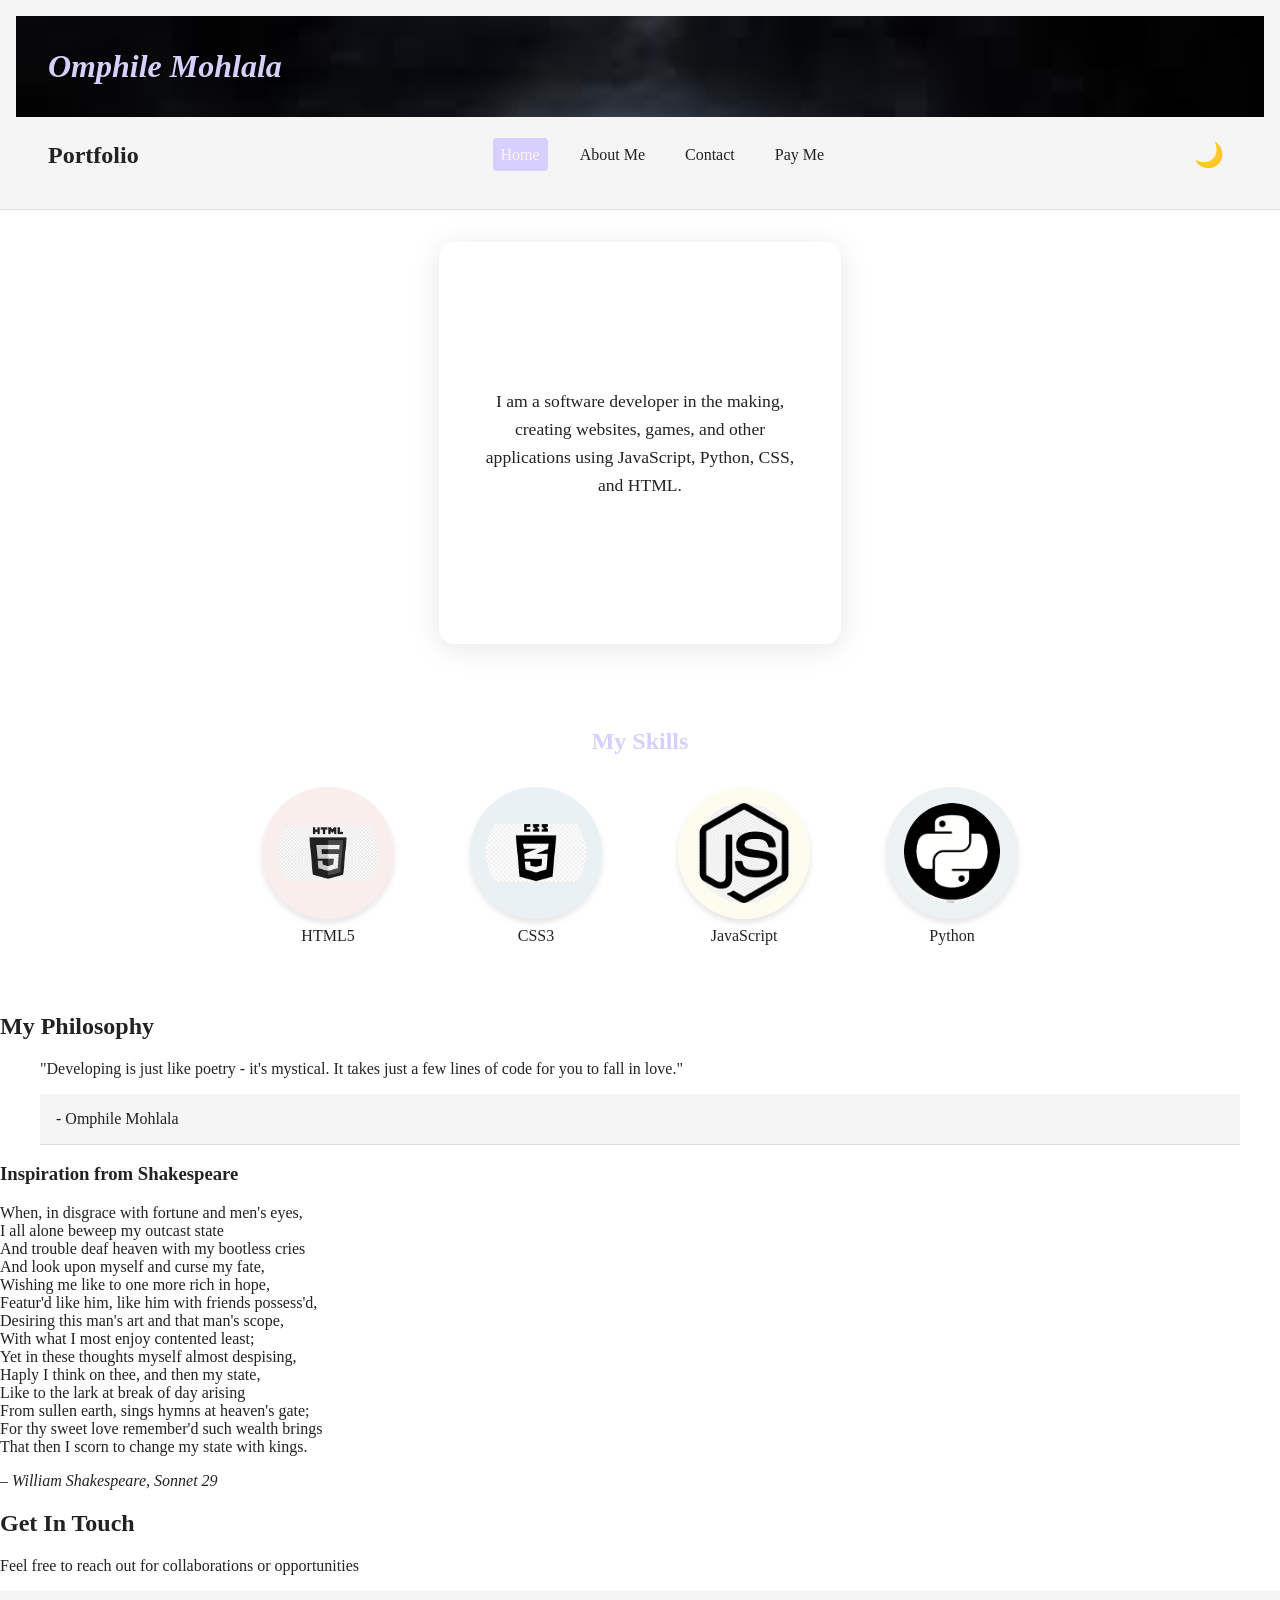
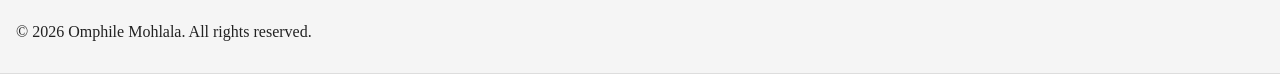
==== index.html @ 398cfcad "Made changes" ====
<!DOCTYPE html>
<html lang="en">
<head>
    <meta charset="UTF-8">
    <meta name="viewport" content="width=device-width, initial-scale=1.0">
    <meta name="description" content="Omphile Mohlala's professional profile - Software Developer">
    <link rel="icon" type="image/x-icon" href="omphile.JPG">
    <link rel="stylesheet" href="style.css">
    <title>Omphile Mohlala | Software Developer</title>
</head>
<body>
    <header>
        <h1 class="name">Omphile Mohlala</h1>
        <nav class="navbar">
            <div class="navbar-brand">Portfolio</div>
            <ul class="navbar-links">
                <li><a href="#home" class="nav-link active">Home</a></li>
                <li><a href="#about" class="nav-link">About Me</a></li>
                <li><a href="#contact" class="nav-link">Contact</a></li>
                <li><a href="payment.html" class="nav-link">Pay Me</a></li>
            </ul>
            <div class="navbar-controls">
                <button class="navbar-toggle" aria-label="Menu">☰</button>
                <button id="theme-toggle" aria-label="Toggle dark mode">
                    <span class="toggle-icon">🌙</span>
                </button>
            </div>
        </nav>
    </header>

    <main>
        <section id="home" class="hero">
            <div class="glass">
                <p>I am a software developer in the making, creating websites, games, and other applications using JavaScript, Python, CSS, and HTML.</p>
            </div>
        </section>

        <section id="skills" class="skills-section">
            <h2>My Skills</h2>
            <div class="skills-grid">
                <div class="skill">
                    <img src="HTML.png" alt="HTML logo" class="skill-logo">
                    <p>HTML5</p>
                </div>
                <div class="skill">
                    <img src="CSS.png" alt="CSS logo" class="skill-logo">
                    <p>CSS3</p>
                </div>
                <div class="skill">
                    <img src="javascript.png" alt="JavaScript logo" class="skill-logo">
                    <p>JavaScript</p>
                </div>
                <div class="skill">
                    <img src="python.png" alt="Python logo" class="skill-logo">
                    <p>Python</p>
                </div>
            </div>
        </section>

        <section id="about" class="about-section">
            <h2>My Philosophy</h2>
            <blockquote>
                <p>"Developing is just like poetry - it's mystical. It takes just a few lines of code for you to fall in love."</p>
                <footer>- Omphile Mohlala</footer>
            </blockquote>
            
            <article class="poem">
                <h3>Inspiration from Shakespeare</h3>
                <p class="poem-text">
                    When, in disgrace with fortune and men's eyes,<br>
                    I all alone beweep my outcast state<br>
                    And trouble deaf heaven with my bootless cries<br>
                    And look upon myself and curse my fate,<br>
                    Wishing me like to one more rich in hope,<br>
                    Featur'd like him, like him with friends possess'd,<br>
                    Desiring this man's art and that man's scope,<br>
                    With what I most enjoy contented least;<br>
                    Yet in these thoughts myself almost despising,<br>
                    Haply I think on thee, and then my state,<br>
                    Like to the lark at break of day arising<br>
                    From sullen earth, sings hymns at heaven's gate;<br>
                    For thy sweet love remember'd such wealth brings<br>
                    That then I scorn to change my state with kings.
                </p>
                <cite>– William Shakespeare, Sonnet 29</cite>
            </article>
        </section>

        <section id="contact" class="contact-section">
            <h2>Get In Touch</h2>
            <p>Feel free to reach out for collaborations or opportunities</p>
            <!-- Add contact form or details here -->
        </section>
    </main>

    <footer>
        <p>&copy; <span id="year"></span> Omphile Mohlala. All rights reserved.</p>
    </footer>

    <script src="script.js"></script>
    <script>
        // Simple current year script
        document.getElementById('year').textContent = new Date().getFullYear();
        
        // Mobile menu toggle functionality
        document.querySelector('.navbar-toggle').addEventListener('click', function() {
            document.querySelector('.navbar-links').classList.toggle('active');
        });
    </script>
</body>
</html>
---- style.css ----
:root {
  --bg-primary: #ffffff;
  --bg-secondary: #f5f5f5;
  --text-primary: #222222;
  --text-secondary: #fff2f2;
  --accent-color: #d7cffe;
  --border-color: #dddddd;
  --hover-color: #fff8f8;
}

/* Dark theme variables */
[data-theme="dark"] {
  --bg-primary: #1a1a1a;
  --bg-secondary: #2d2d2d;
  --text-primary: #f0f0f0;
  --text-secondary: #ffffff;
  --accent-color: #6a6d78;
  --border-color: #444444;
  --hover-color: #333333;
}

body {
  background-color: var(--bg-primary);
  color: var(--text-primary);
  transition: background-color 0.3s ease, color 0.3s ease;
  margin: 0;
  min-height: 100vh;
}

header, footer {
  background-color: var(--bg-secondary);
  padding: 1rem;
  border-bottom: 1px solid var(--border-color);
}

.primary-btn {
  background-color: var(--accent-color);
  color: var(--text-primary);
  border: none;
  padding: 0.5rem 1rem;
  border-radius: 4px;
  cursor: pointer;
  transition: background-color 0.3s;
}

.primary-btn:hover {
  background-color: var(--hover-color);
}

#theme-toggle {
  background: none;
  border: none;
  font-size: 1.5rem;
  cursor: pointer;
  padding: 0.5rem;
  color: var(--text-primary);
}

/* Navbar Styles */
.navbar {
  display: flex;
  justify-content: space-between;
  align-items: center;
  padding: 1rem 2rem;
  background-color: var(--bg-secondary);
  color: var(--text-primary);
}

.navbar-brand {
  font-size: 1.5rem;
  font-weight: bold;
  color: inherit;
}

.navbar-links {
  display: flex;
  gap: 1.5rem;
  list-style: none;
  margin: 0;
  padding: 0;
}

.nav-link {
  color: var(--text-primary);
  text-decoration: none;
  padding: 0.5rem;
  border-radius: 4px;
  transition: background-color 0.3s;
}

.nav-link.active {
  background-color: var(--accent-color);
  color: var(--text-secondary);
}

.nav-link:hover {
  background-color: var(--hover-color);
}

/* Mobile Toggle Button */
.navbar-toggle {
  display: none;
  background: none;
  border: none;
  color: var(--text-primary);
  font-size: 1.5rem;
  cursor: pointer;
  padding: 0.5rem;
}

/* Responsive Design */
@media (max-width: 768px) {
  .navbar {
      flex-direction: column;
      align-items: flex-start;
  }

  .navbar-links {
      display: none;
      flex-direction: column;
      width: 100%;
      margin-top: 1rem;
  }

  .navbar-links.active {
      display: flex;
  }

  .navbar-toggle {
      display: block;
      position: absolute;
      right: 1rem;
      top: 1rem;
  }
}

h1 {
  background-image: url(omphile.image.jpg);
  background-size: cover;
  background-position: center;
  background-repeat: no-repeat;
  color: var(--text-secondary);
  padding: 2rem;
  text-shadow: 1px 1px 3px rgba(0,0,0,0.8);
  margin: 0;
}

.name {
  color: var(--accent-color);
  font-style: italic;
  font-weight: 600;
}

.image-container {
  width: 100%;
  height: auto;
  overflow: hidden;
  border-radius: 8px;
}

.glass {
  border: 1px solid rgba(255, 255, 255, 0.2);
  border-radius: 16px;
  background: rgba(255, 255, 255, 0.1);
  box-shadow: 0 4px 30px rgba(0, 0, 0, 0.1);
  backdrop-filter: blur(5px);
  width: 20rem;
  height: 20rem;
  padding: 2.5rem;
  margin: 1rem;
}
/* Skills Section Styling */
.skills-section {
  padding: 2rem;
  text-align: center;
}

.skills-section h2 {
  color: var(--accent-color);
  margin-bottom: 2rem;
}

.skills-grid {
  display: grid;
  grid-template-columns: repeat(auto-fit, minmax(150px, 1fr));
  gap: 2rem;
  max-width: 800px;
  margin: 0 auto;
}

.skill {
  display: flex;
  flex-direction: column;
  align-items: center;
  transition: transform 0.3s ease;
}

.skill-logo {
  width: 100px;
  height: 100px;
  object-fit: contain;
  transition: all 0.3s ease;
  filter: grayscale(30%);
  padding: 1rem;
  background-color: rgba(255, 255, 255, 0.1);
  border-radius: 50%;
  box-shadow: 0 4px 6px rgba(0, 0, 0, 0.1);
}

.skill p {
  margin-top: 0.5rem;
  font-weight: 500;
  color: var(--text-primary);
}

/* Image Hover Effects */
.skill:hover {
  transform: translateY(-5px);
}

.skill:hover .skill-logo {
  filter: grayscale(0%);
  transform: scale(1.1);
  box-shadow: 0 8px 15px rgba(0, 0, 0, 0.2);
}

/* Specific logo styling */
.skill:nth-child(1) .skill-logo {
  background-color: rgba(228, 77, 38, 0.1); /* HTML orange */
}

.skill:nth-child(2) .skill-logo {
  background-color: rgba(21, 114, 182, 0.1); /* CSS blue */
}

.skill:nth-child(3) .skill-logo {
  background-color: rgba(247, 223, 30, 0.1); /* JS yellow */
}

.skill:nth-child(4) .skill-logo {
  background-color: rgba(53, 114, 165, 0.1); /* Python blue */
}

/* Glass container adjustments */
.glass {
  display: flex;
  align-items: center;
  justify-content: center;
  margin: 2rem auto;
  text-align: center;
  font-size: 1.1rem;
  line-height: 1.6;
  color: var(--text-primary);
}

/* Responsive adjustments */
@media (max-width: 600px) {
  .skills-grid {
      grid-template-columns: repeat(2, 1fr);
  }
  
  .glass {
      width: 90%;
      height: auto;
      padding: 1.5rem;
  }
}
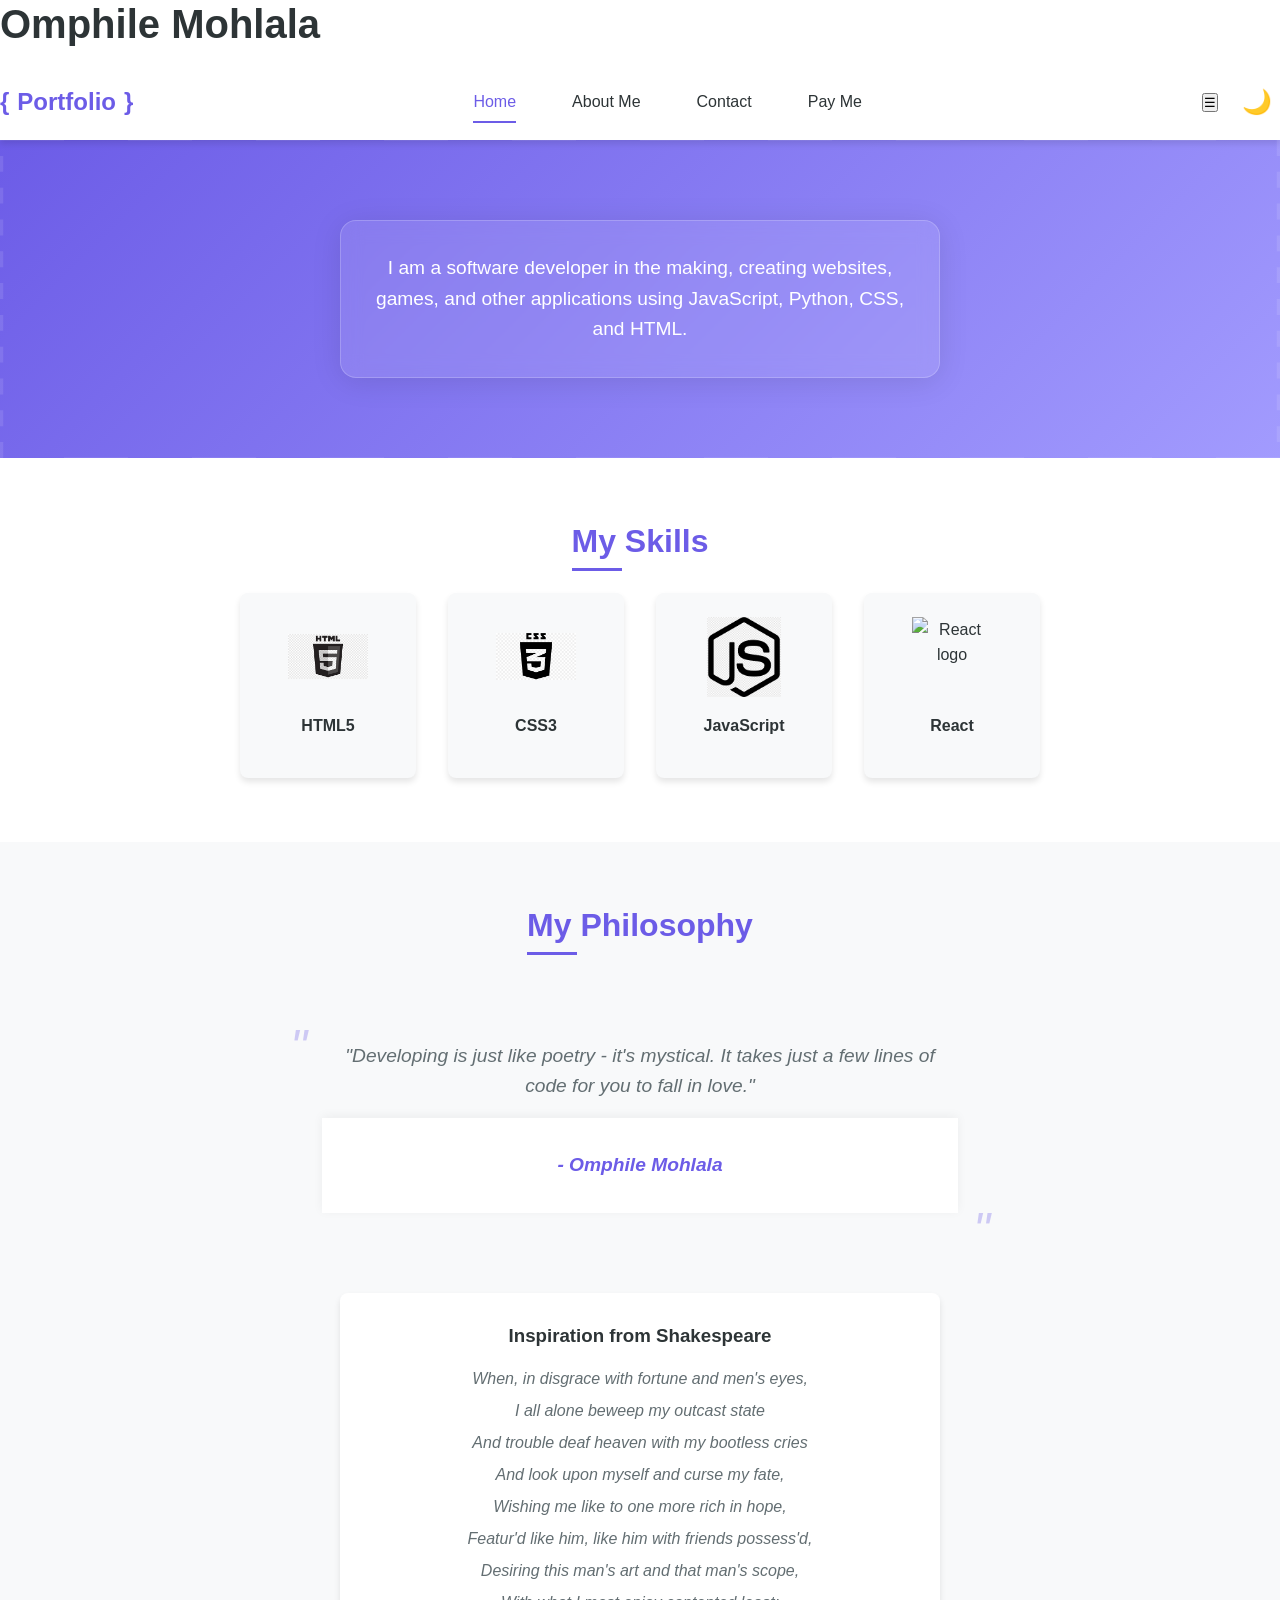
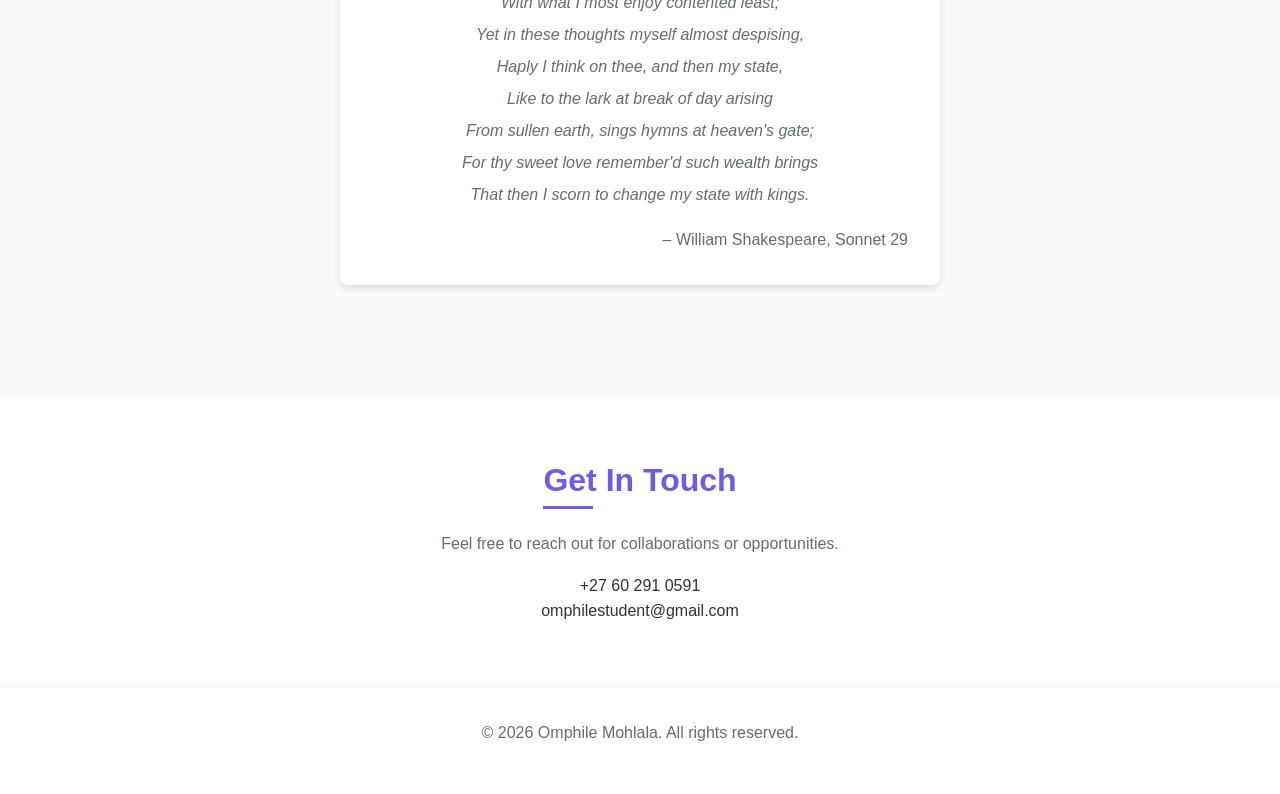
==== commit f14464c8: "Made changes" ====
--- a/index.html
+++ b/index.html
@@ -9,103 +9,104 @@
     <title>Omphile Mohlala | Software Developer</title>
 </head>
 <body>
-    <header>
-        <h1 class="name">Omphile Mohlala</h1>
-        <nav class="navbar">
-            <div class="navbar-brand">Portfolio</div>
-            <ul class="navbar-links">
-                <li><a href="#home" class="nav-link active">Home</a></li>
-                <li><a href="#about" class="nav-link">About Me</a></li>
-                <li><a href="#contact" class="nav-link">Contact</a></li>
-                <li><a href="payment.html" class="nav-link">Pay Me</a></li>
-            </ul>
-            <div class="navbar-controls">
-                <button class="navbar-toggle" aria-label="Menu">☰</button>
-                <button id="theme-toggle" aria-label="Toggle dark mode">
-                    <span class="toggle-icon">🌙</span>
-                </button>
+<header>
+    <h1 class="name">Omphile Mohlala</h1>
+    <nav class="navbar">
+        <div class="navbar-brand">Portfolio</div>
+        <ul class="navbar-links">
+            <li><a href="#home" class="nav-link active">Home</a></li>
+            <li><a href="#about" class="nav-link">About Me</a></li>
+            <li><a href="#contact" class="nav-link">Contact</a></li>
+            <li><a href="payment.html" class="nav-link">Pay Me</a></li>
+        </ul>
+        <div class="navbar-controls">
+            <button class="navbar-toggle" aria-label="Menu">☰</button>
+            <button id="theme-toggle" aria-label="Toggle dark mode">
+                <span class="toggle-icon">🌙</span>
+            </button>
+        </div>
+    </nav>
+</header>
+
+<main>
+    <section id="home" class="hero">
+        <div class="glass">
+            <p>I am a software developer in the making, creating websites, games, and other applications using JavaScript, Python, CSS, and HTML.</p>
+        </div>
+    </section>
+
+    <section id="skills" class="skills-section">
+        <h2>My Skills</h2>
+        <div class="skills-grid">
+            <div class="skill">
+                <img src="HTML.png" alt="HTML logo" class="skill-logo">
+                <p>HTML5</p>
             </div>
-        </nav>
-    </header>
+            <div class="skill">
+                <img src="CSS.png" alt="CSS logo" class="skill-logo">
+                <p>CSS3</p>
+            </div>
+            <div class="skill">
+                <img src="javascript.png" alt="JavaScript logo" class="skill-logo">
+                <p>JavaScript</p>
+            </div>
+            <div class="skill">
+                <img src="images.png" alt="React logo" class="skill-logo">
+                <p>React</p>
+            </div>
+        </div>
+    </section>
 
-    <main>
-        <section id="home" class="hero">
-            <div class="glass">
-                <p>I am a software developer in the making, creating websites, games, and other applications using JavaScript, Python, CSS, and HTML.</p>
-            </div>
-        </section>
+    <section id="about" class="about-section">
+        <h2>My Philosophy</h2>
+        <blockquote>
+            <p>"Developing is just like poetry - it's mystical. It takes just a few lines of code for you to fall in love."</p>
+            <footer>- Omphile Mohlala</footer>
+        </blockquote>
 
-        <section id="skills" class="skills-section">
-            <h2>My Skills</h2>
-            <div class="skills-grid">
-                <div class="skill">
-                    <img src="HTML.png" alt="HTML logo" class="skill-logo">
-                    <p>HTML5</p>
-                </div>
-                <div class="skill">
-                    <img src="CSS.png" alt="CSS logo" class="skill-logo">
-                    <p>CSS3</p>
-                </div>
-                <div class="skill">
-                    <img src="javascript.png" alt="JavaScript logo" class="skill-logo">
-                    <p>JavaScript</p>
-                </div>
-                <div class="skill">
-                    <img src="python.png" alt="Python logo" class="skill-logo">
-                    <p>Python</p>
-                </div>
-            </div>
-        </section>
+        <article class="poem">
+            <h3>Inspiration from Shakespeare</h3>
+            <p class="poem-text">
+                When, in disgrace with fortune and men's eyes,<br>
+                I all alone beweep my outcast state<br>
+                And trouble deaf heaven with my bootless cries<br>
+                And look upon myself and curse my fate,<br>
+                Wishing me like to one more rich in hope,<br>
+                Featur'd like him, like him with friends possess'd,<br>
+                Desiring this man's art and that man's scope,<br>
+                With what I most enjoy contented least;<br>
+                Yet in these thoughts myself almost despising,<br>
+                Haply I think on thee, and then my state,<br>
+                Like to the lark at break of day arising<br>
+                From sullen earth, sings hymns at heaven's gate;<br>
+                For thy sweet love remember'd such wealth brings<br>
+                That then I scorn to change my state with kings.
+            </p>
+            <cite>– William Shakespeare, Sonnet 29</cite>
+        </article>
+    </section>
 
-        <section id="about" class="about-section">
-            <h2>My Philosophy</h2>
-            <blockquote>
-                <p>"Developing is just like poetry - it's mystical. It takes just a few lines of code for you to fall in love."</p>
-                <footer>- Omphile Mohlala</footer>
-            </blockquote>
-            
-            <article class="poem">
-                <h3>Inspiration from Shakespeare</h3>
-                <p class="poem-text">
-                    When, in disgrace with fortune and men's eyes,<br>
-                    I all alone beweep my outcast state<br>
-                    And trouble deaf heaven with my bootless cries<br>
-                    And look upon myself and curse my fate,<br>
-                    Wishing me like to one more rich in hope,<br>
-                    Featur'd like him, like him with friends possess'd,<br>
-                    Desiring this man's art and that man's scope,<br>
-                    With what I most enjoy contented least;<br>
-                    Yet in these thoughts myself almost despising,<br>
-                    Haply I think on thee, and then my state,<br>
-                    Like to the lark at break of day arising<br>
-                    From sullen earth, sings hymns at heaven's gate;<br>
-                    For thy sweet love remember'd such wealth brings<br>
-                    That then I scorn to change my state with kings.
-                </p>
-                <cite>– William Shakespeare, Sonnet 29</cite>
-            </article>
-        </section>
+    <section id="contact" class="contact-section">
+        <h2>Get In Touch</h2>
+        <p>Feel free to reach out for collaborations or opportunities.</p>
+        +27 60 291 0591 <br>
+        omphilestudent@gmail.com
+    </section>
+</main>
 
-        <section id="contact" class="contact-section">
-            <h2>Get In Touch</h2>
-            <p>Feel free to reach out for collaborations or opportunities</p>
-            <!-- Add contact form or details here -->
-        </section>
-    </main>
+<footer>
+    <p>&copy; <span id="year"></span> Omphile Mohlala. All rights reserved.</p>
+</footer>
 
-    <footer>
-        <p>&copy; <span id="year"></span> Omphile Mohlala. All rights reserved.</p>
-    </footer>
+<script src="script.js"></script>
+<script>
+    // Simple current year script
+    document.getElementById('year').textContent = new Date().getFullYear();
 
-    <script src="script.js"></script>
-    <script>
-        // Simple current year script
-        document.getElementById('year').textContent = new Date().getFullYear();
-        
-        // Mobile menu toggle functionality
-        document.querySelector('.navbar-toggle').addEventListener('click', function() {
-            document.querySelector('.navbar-links').classList.toggle('active');
-        });
-    </script>
+    // Mobile menu toggle functionality
+    document.querySelector('.navbar-toggle').addEventListener('click', function() {
+        document.querySelector('.navbar-links').classList.toggle('active');
+    });
+</script>
 </body>
 </html>
--- a/style.css
+++ b/style.css
@@ -1,183 +1,219 @@
 :root {
-  --bg-primary: #ffffff;
-  --bg-secondary: #f5f5f5;
-  --text-primary: #222222;
-  --text-secondary: #fff2f2;
-  --accent-color: #d7cffe;
-  --border-color: #dddddd;
-  --hover-color: #fff8f8;
+  /* Color Palette */
+  --bg-primary: #f8f9fa;
+  --bg-secondary: #ffffff;
+  --text-primary: #2d3436;
+  --text-secondary: #636e72;
+  --accent-color: #6c5ce7;
+  --accent-light: #a29bfe;
+  --border-color: #dfe6e9;
+  --hover-color: #f1f1f1;
+  --shadow: 0 4px 6px rgba(0, 0, 0, 0.1);
+  --transition: all 0.3s cubic-bezier(0.25, 0.8, 0.25, 1);
+
+  /* Typography */
+  --font-main: 'Segoe UI', Tahoma, Geneva, Verdana, sans-serif;
+  --font-heading: 'Montserrat', sans-serif;
 }
 
 /* Dark theme variables */
 [data-theme="dark"] {
-  --bg-primary: #1a1a1a;
-  --bg-secondary: #2d2d2d;
-  --text-primary: #f0f0f0;
-  --text-secondary: #ffffff;
-  --accent-color: #6a6d78;
-  --border-color: #444444;
-  --hover-color: #333333;
+  --bg-primary: #121212;
+  --bg-secondary: #1e1e1e;
+  --text-primary: #f5f6fa;
+  --text-secondary: #dcdde1;
+  --accent-color: #9c88ff;
+  --accent-light: #8c7ae6;
+  --border-color: #353b48;
+  --hover-color: #2f3640;
+  --shadow: 0 4px 6px rgba(0, 0, 0, 0.3);
+}
+
+* {
+  box-sizing: border-box;
+  margin: 0;
+  padding: 0;
 }
 
 body {
+  font-family: var(--font-main);
   background-color: var(--bg-primary);
   color: var(--text-primary);
-  transition: background-color 0.3s ease, color 0.3s ease;
+  transition: var(--transition);
+  line-height: 1.6;
   margin: 0;
   min-height: 100vh;
-}
-
-header, footer {
+  display: flex;
+  flex-direction: column;
+}
+
+/* Typography */
+h1, h2, h3, h4 {
+  font-family: var(--font-heading);
+  font-weight: 600;
+  line-height: 1.2;
+  margin-bottom: 1rem;
+}
+
+h1 {
+  font-size: 2.5rem;
+}
+
+h2 {
+  font-size: 2rem;
+  color: var(--accent-color);
+  position: relative;
+  display: inline-block;
+  margin-bottom: 2rem;
+}
+
+h2::after {
+  content: '';
+  position: absolute;
+  bottom: -10px;
+  left: 0;
+  width: 50px;
+  height: 3px;
+  background: var(--accent-color);
+}
+
+p {
+  margin-bottom: 1rem;
+  color: var(--text-secondary);
+}
+
+a {
+  text-decoration: none;
+  color: var(--accent-color);
+  transition: var(--transition);
+}
+
+/* Layout */
+.container {
+  width: 100%;
+  max-width: 1200px;
+  margin: 0 auto;
+  padding: 0 1.5rem;
+}
+
+section {
+  padding: 4rem 0;
+}
+
+/* Header & Navigation */
+header {
   background-color: var(--bg-secondary);
-  padding: 1rem;
-  border-bottom: 1px solid var(--border-color);
-}
-
-.primary-btn {
-  background-color: var(--accent-color);
+  box-shadow: var(--shadow);
+  position: sticky;
+  top: 0;
+  z-index: 100;
+}
+
+.navbar {
+  display: flex;
+  justify-content: space-between;
+  align-items: center;
+  padding: 1rem 0;
+}
+
+.navbar-brand {
+  font-size: 1.5rem;
+  font-weight: 700;
+  color: var(--accent-color);
+  display: flex;
+  align-items: center;
+  gap: 0.5rem;
+}
+
+.navbar-brand::before {
+  content: "{";
+  color: var(--accent-color);
+}
+
+.navbar-brand::after {
+  content: "}";
+  color: var(--accent-color);
+}
+
+.navbar-links {
+  display: flex;
+  gap: 1.5rem;
+  list-style: none;
+}
+
+.nav-link {
   color: var(--text-primary);
-  border: none;
   padding: 0.5rem 1rem;
   border-radius: 4px;
-  cursor: pointer;
-  transition: background-color 0.3s;
-}
-
-.primary-btn:hover {
-  background-color: var(--hover-color);
-}
-
-#theme-toggle {
-  background: none;
-  border: none;
-  font-size: 1.5rem;
-  cursor: pointer;
-  padding: 0.5rem;
-  color: var(--text-primary);
-}
-
-/* Navbar Styles */
-.navbar {
-  display: flex;
-  justify-content: space-between;
-  align-items: center;
-  padding: 1rem 2rem;
+  transition: var(--transition);
+  font-weight: 500;
+  position: relative;
+}
+
+.nav-link:hover {
+  color: var(--accent-color);
+}
+
+.nav-link.active {
+  color: var(--accent-color);
+}
+
+.nav-link.active::after {
+  content: '';
+  position: absolute;
+  bottom: -5px;
+  left: 1rem;
+  width: calc(100% - 2rem);
+  height: 2px;
+  background: var(--accent-color);
+}
+
+/* Hero Section */
+.hero {
+  background: linear-gradient(135deg, var(--accent-color) 0%, var(--accent-light) 100%);
+  color: white;
+  padding: 5rem 0;
+  text-align: center;
+  position: relative;
+  overflow: hidden;
+}
+
+.hero::before {
+  content: '';
+  position: absolute;
+  top: 0;
+  left: 0;
+  width: 100%;
+  height: 100%;
+  background: url('data:image/svg+xml;utf8,<svg xmlns="http://www.w3.org/2000/svg" viewBox="0 0 100 100" preserveAspectRatio="none"><path d="M0,0 L100,0 L100,100 L0,100 Z" fill="none" stroke="white" stroke-width="0.5" stroke-dasharray="5,5" /></svg>');
+  opacity: 0.1;
+}
+
+.glass {
+  background: rgba(255, 255, 255, 0.1);
+  backdrop-filter: blur(10px);
+  -webkit-backdrop-filter: blur(10px);
+  border-radius: 16px;
+  border: 1px solid rgba(255, 255, 255, 0.2);
+  padding: 2rem;
+  max-width: 600px;
+  margin: 0 auto;
+  box-shadow: 0 4px 30px rgba(0, 0, 0, 0.1);
+  transform: translateY(20px);
+  opacity: 0;
+  animation: fadeInUp 0.8s ease forwards;
+}
+
+.glass p {
+  color: white;
+  font-size: 1.2rem;
+  margin: 0;
+}
+
+/* Skills Section */
+.skills-section {
+  text-align: center;
   background-color: var(--bg-secondary);
-  color: var(--text-primary);
-}
-
-.navbar-brand {
-  font-size: 1.5rem;
-  font-weight: bold;
-  color: inherit;
-}
-
-.navbar-links {
-  display: flex;
-  gap: 1.5rem;
-  list-style: none;
-  margin: 0;
-  padding: 0;
-}
-
-.nav-link {
-  color: var(--text-primary);
-  text-decoration: none;
-  padding: 0.5rem;
-  border-radius: 4px;
-  transition: background-color 0.3s;
-}
-
-.nav-link.active {
-  background-color: var(--accent-color);
-  color: var(--text-secondary);
-}
-
-.nav-link:hover {
-  background-color: var(--hover-color);
-}
-
-/* Mobile Toggle Button */
-.navbar-toggle {
-  display: none;
-  background: none;
-  border: none;
-  color: var(--text-primary);
-  font-size: 1.5rem;
-  cursor: pointer;
-  padding: 0.5rem;
-}
-
-/* Responsive Design */
-@media (max-width: 768px) {
-  .navbar {
-      flex-direction: column;
-      align-items: flex-start;
-  }
-
-  .navbar-links {
-      display: none;
-      flex-direction: column;
-      width: 100%;
-      margin-top: 1rem;
-  }
-
-  .navbar-links.active {
-      display: flex;
-  }
-
-  .navbar-toggle {
-      display: block;
-      position: absolute;
-      right: 1rem;
-      top: 1rem;
-  }
-}
-
-h1 {
-  background-image: url(omphile.image.jpg);
-  background-size: cover;
-  background-position: center;
-  background-repeat: no-repeat;
-  color: var(--text-secondary);
-  padding: 2rem;
-  text-shadow: 1px 1px 3px rgba(0,0,0,0.8);
-  margin: 0;
-}
-
-.name {
-  color: var(--accent-color);
-  font-style: italic;
-  font-weight: 600;
-}
-
-.image-container {
-  width: 100%;
-  height: auto;
-  overflow: hidden;
-  border-radius: 8px;
-}
-
-.glass {
-  border: 1px solid rgba(255, 255, 255, 0.2);
-  border-radius: 16px;
-  background: rgba(255, 255, 255, 0.1);
-  box-shadow: 0 4px 30px rgba(0, 0, 0, 0.1);
-  backdrop-filter: blur(5px);
-  width: 20rem;
-  height: 20rem;
-  padding: 2.5rem;
-  margin: 1rem;
-}
-/* Skills Section Styling */
-.skills-section {
-  padding: 2rem;
-  text-align: center;
-}
-
-.skills-section h2 {
-  color: var(--accent-color);
-  margin-bottom: 2rem;
 }
 
 .skills-grid {
@@ -192,76 +228,199 @@
   display: flex;
   flex-direction: column;
   align-items: center;
-  transition: transform 0.3s ease;
-}
-
-.skill-logo {
-  width: 100px;
-  height: 100px;
-  object-fit: contain;
-  transition: all 0.3s ease;
-  filter: grayscale(30%);
-  padding: 1rem;
-  background-color: rgba(255, 255, 255, 0.1);
-  border-radius: 50%;
-  box-shadow: 0 4px 6px rgba(0, 0, 0, 0.1);
-}
-
-.skill p {
-  margin-top: 0.5rem;
-  font-weight: 500;
-  color: var(--text-primary);
-}
-
-/* Image Hover Effects */
+  padding: 1.5rem;
+  border-radius: 8px;
+  transition: var(--transition);
+  background: var(--bg-primary);
+  box-shadow: var(--shadow);
+}
+
 .skill:hover {
   transform: translateY(-5px);
-}
-
-.skill:hover .skill-logo {
-  filter: grayscale(0%);
-  transform: scale(1.1);
-  box-shadow: 0 8px 15px rgba(0, 0, 0, 0.2);
-}
-
-/* Specific logo styling */
-.skill:nth-child(1) .skill-logo {
-  background-color: rgba(228, 77, 38, 0.1); /* HTML orange */
-}
-
-.skill:nth-child(2) .skill-logo {
-  background-color: rgba(21, 114, 182, 0.1); /* CSS blue */
-}
-
-.skill:nth-child(3) .skill-logo {
-  background-color: rgba(247, 223, 30, 0.1); /* JS yellow */
-}
-
-.skill:nth-child(4) .skill-logo {
-  background-color: rgba(53, 114, 165, 0.1); /* Python blue */
-}
-
-/* Glass container adjustments */
-.glass {
+  box-shadow: 0 10px 20px rgba(0, 0, 0, 0.1);
+}
+
+.skill-logo {
+  width: 80px;
+  height: 80px;
+  object-fit: contain;
+  margin-bottom: 1rem;
+  transition: var(--transition);
+}
+
+.skill p {
+  font-weight: 600;
+  color: var(--text-primary);
+}
+
+/* About Section */
+.about-section {
+  text-align: center;
+}
+
+blockquote {
+  font-style: italic;
+  font-size: 1.2rem;
+  max-width: 700px;
+  margin: 2rem auto;
+  padding: 2rem;
+  position: relative;
+  color: var(--text-primary);
+}
+
+blockquote::before, blockquote::after {
+  content: '"';
+  font-size: 3rem;
+  color: var(--accent-color);
+  opacity: 0.3;
+  position: absolute;
+}
+
+blockquote::before {
+  top: 0;
+  left: 0;
+}
+
+blockquote::after {
+  bottom: -1.5rem;
+  right: 0;
+}
+
+blockquote footer {
+  margin-top: 1rem;
+  font-weight: 600;
+  color: var(--accent-color);
+}
+
+.poem {
+  max-width: 600px;
+  margin: 3rem auto;
+  padding: 2rem;
+  background: var(--bg-secondary);
+  border-radius: 8px;
+  box-shadow: var(--shadow);
+}
+
+.poem-text {
+  font-style: italic;
+  line-height: 2;
+  margin-bottom: 1rem;
+}
+
+cite {
+  display: block;
+  text-align: right;
+  font-style: normal;
+  color: var(--text-secondary);
+}
+
+/* Contact Section */
+.contact-section {
+  background-color: var(--bg-secondary);
+  text-align: center;
+}
+
+/* Footer */
+footer {
+  text-align: center;
+  padding: 2rem 0;
+  margin-top: auto;
+  background-color: var(--bg-secondary);
+  box-shadow: 0 -2px 10px rgba(0, 0, 0, 0.05);
+}
+
+/* Theme Toggle */
+.navbar-controls {
   display: flex;
   align-items: center;
-  justify-content: center;
-  margin: 2rem auto;
-  text-align: center;
-  font-size: 1.1rem;
-  line-height: 1.6;
+  gap: 1rem;
+}
+
+#theme-toggle {
+  background: none;
+  border: none;
+  font-size: 1.5rem;
+  cursor: pointer;
   color: var(--text-primary);
-}
-
-/* Responsive adjustments */
-@media (max-width: 600px) {
+  transition: var(--transition);
+  padding: 0.5rem;
+  border-radius: 50%;
+}
+
+#theme-toggle:hover {
+  background: var(--hover-color);
+}
+
+/* Animations */
+@keyframes fadeInUp {
+  from {
+    opacity: 0;
+    transform: translateY(20px);
+  }
+  to {
+    opacity: 1;
+    transform: translateY(0);
+  }
+}
+
+/* Responsive Design */
+@media (max-width: 768px) {
+  .navbar {
+    flex-direction: column;
+    align-items: flex-start;
+    padding: 1rem;
+  }
+
+  .navbar-links {
+    display: none;
+    flex-direction: column;
+    width: 100%;
+    margin-top: 1rem;
+  }
+
+  .navbar-links.active {
+    display: flex;
+  }
+
+  .navbar-toggle {
+    display: block;
+    position: absolute;
+    right: 1rem;
+    top: 1rem;
+    background: none;
+    border: none;
+    font-size: 1.5rem;
+    color: var(--text-primary);
+  }
+
+  .navbar-controls {
+    width: 100%;
+    justify-content: flex-end;
+  }
+
+  section {
+    padding: 2rem 0;
+  }
+
+  h1 {
+    font-size: 2rem;
+  }
+
+  h2 {
+    font-size: 1.5rem;
+  }
+}
+
+@media (max-width: 480px) {
   .skills-grid {
-      grid-template-columns: repeat(2, 1fr);
-  }
-  
+    grid-template-columns: 1fr 1fr;
+  }
+
   .glass {
-      width: 90%;
-      height: auto;
-      padding: 1.5rem;
+    padding: 1.5rem;
+  }
+
+  .glass p {
+    font-size: 1rem;
   }
 }
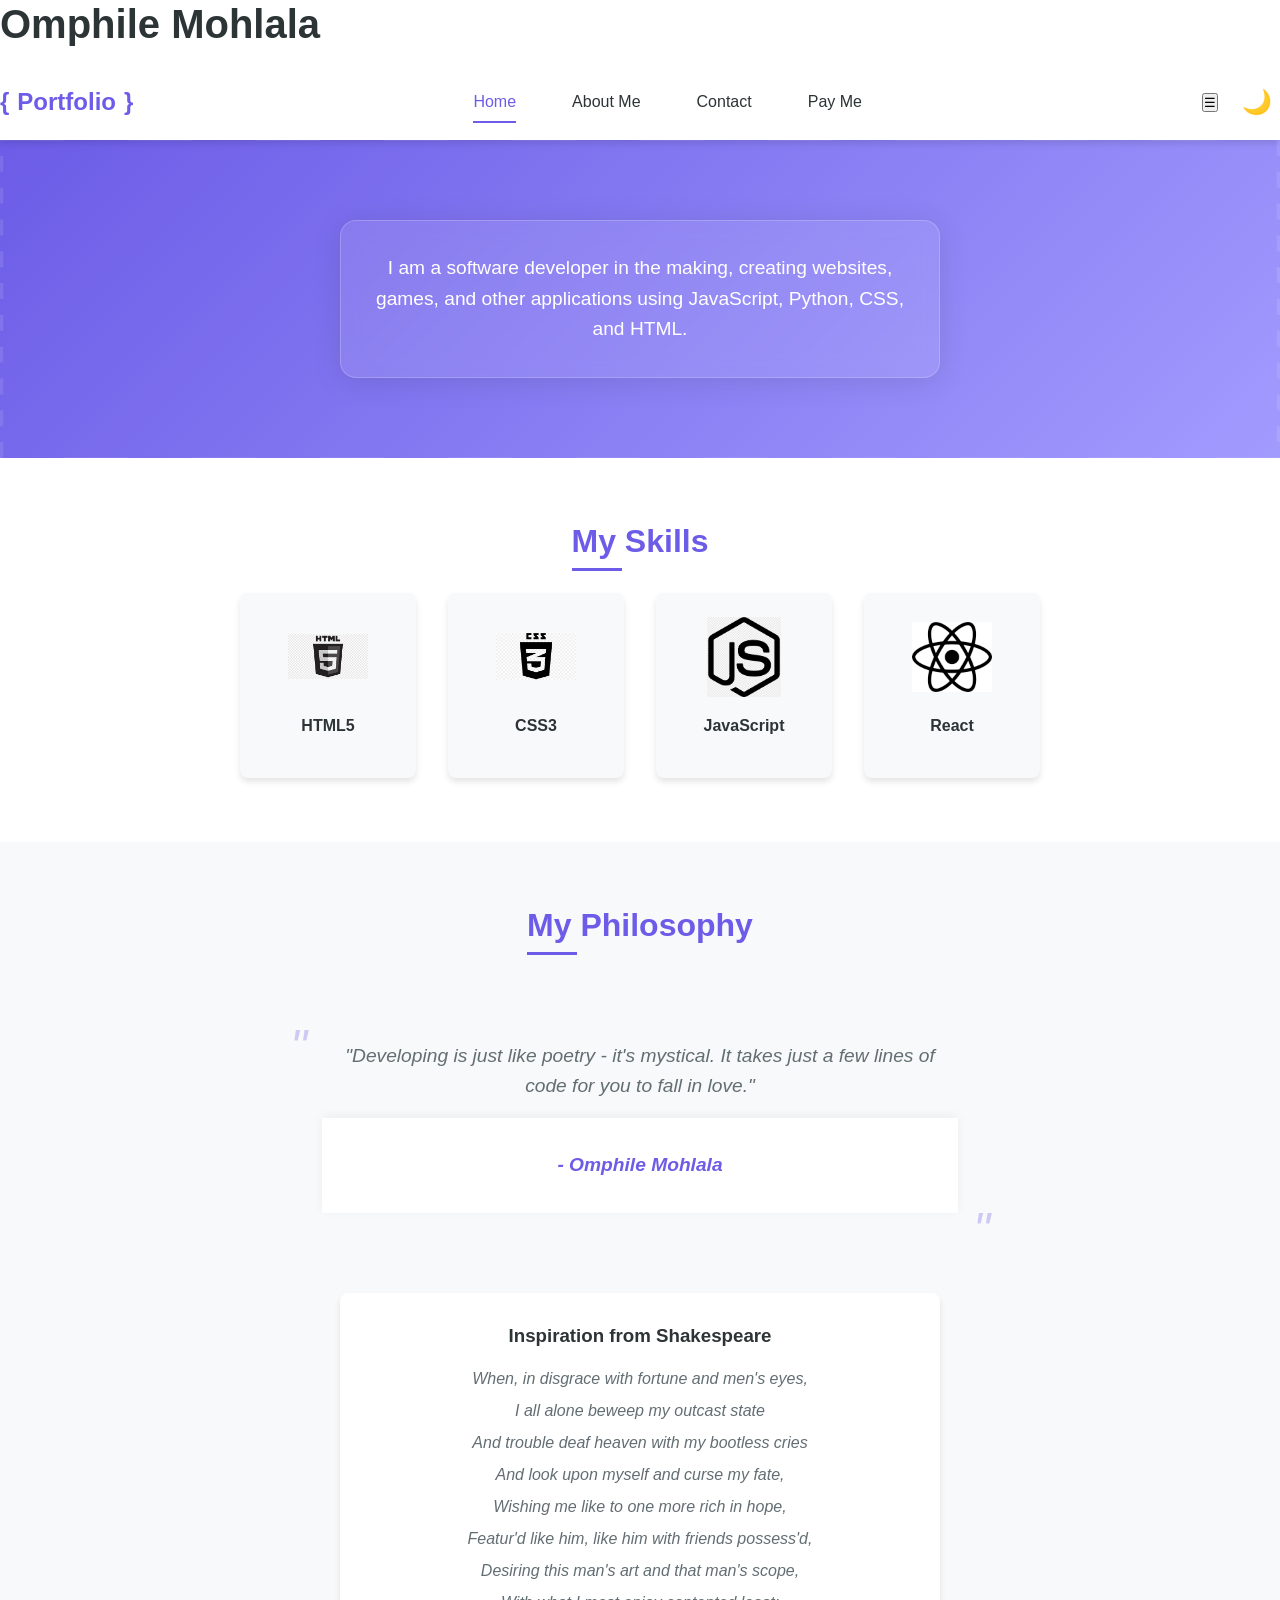
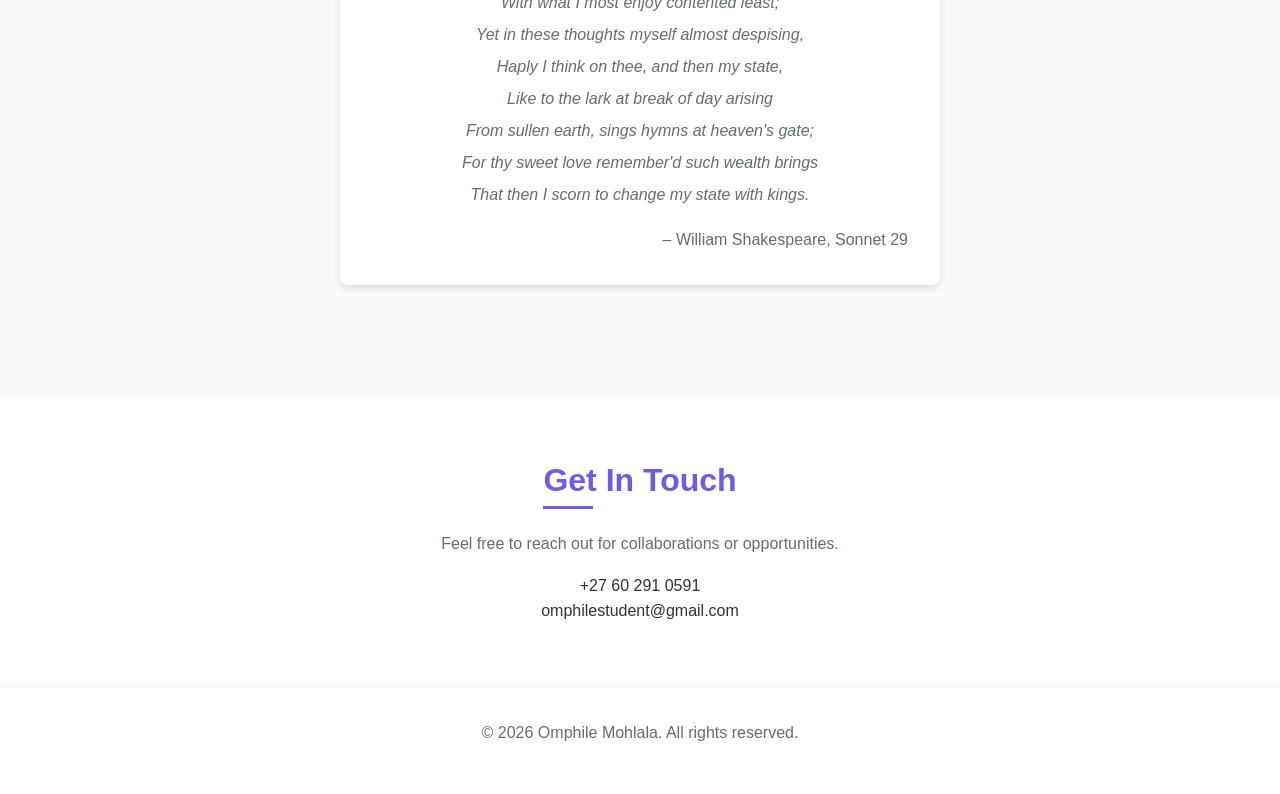
==== commit 0841b98e: "added new stuff" ====
--- a/index.html
+++ b/index.html
@@ -9,104 +9,104 @@
     <title>Omphile Mohlala | Software Developer</title>
 </head>
 <body>
-<header>
-    <h1 class="name">Omphile Mohlala</h1>
-    <nav class="navbar">
-        <div class="navbar-brand">Portfolio</div>
-        <ul class="navbar-links">
-            <li><a href="#home" class="nav-link active">Home</a></li>
-            <li><a href="#about" class="nav-link">About Me</a></li>
-            <li><a href="#contact" class="nav-link">Contact</a></li>
-            <li><a href="payment.html" class="nav-link">Pay Me</a></li>
-        </ul>
-        <div class="navbar-controls">
-            <button class="navbar-toggle" aria-label="Menu">☰</button>
-            <button id="theme-toggle" aria-label="Toggle dark mode">
-                <span class="toggle-icon">🌙</span>
-            </button>
-        </div>
-    </nav>
-</header>
+    <header>
+        <h1 class="name">Omphile Mohlala</h1>
+        <nav class="navbar">
+            <div class="navbar-brand">Portfolio</div>
+            <ul class="navbar-links">
+                <li><a href="#home" class="nav-link active">Home</a></li>
+                <li><a href="#about" class="nav-link">About Me</a></li>
+                <li><a href="#contact" class="nav-link">Contact</a></li>
+                <li><a href="payment.html" class="nav-link">Pay Me</a></li>
+            </ul>
+            <div class="navbar-controls">
+                <button class="navbar-toggle" aria-label="Menu">☰</button>
+                <button id="theme-toggle" aria-label="Toggle dark mode">
+                    <span class="toggle-icon">🌙</span>
+                </button>
+            </div>
+        </nav>
+    </header>
 
-<main>
-    <section id="home" class="hero">
-        <div class="glass">
-            <p>I am a software developer in the making, creating websites, games, and other applications using JavaScript, Python, CSS, and HTML.</p>
-        </div>
-    </section>
+    <main>
+        <section id="home" class="hero">
+            <div class="glass">
+                <p>I am a software developer in the making, creating websites, games, and other applications using JavaScript, Python, CSS, and HTML.</p>
+            </div>
+        </section>
 
-    <section id="skills" class="skills-section">
-        <h2>My Skills</h2>
-        <div class="skills-grid">
-            <div class="skill">
-                <img src="HTML.png" alt="HTML logo" class="skill-logo">
-                <p>HTML5</p>
+        <section id="skills" class="skills-section">
+            <h2>My Skills</h2>
+            <div class="skills-grid">
+                <div class="skill">
+                    <img src="HTML.png" alt="HTML logo" class="skill-logo">
+                    <p>HTML5</p>
+                </div>
+                <div class="skill">
+                    <img src="CSS.png" alt="CSS logo" class="skill-logo">
+                    <p>CSS3</p>
+                </div>
+                <div class="skill">
+                    <img src="javascript.png" alt="JavaScript logo" class="skill-logo">
+                    <p>JavaScript</p>
+                </div>
+                <div class="skill">
+                    <img src="images.png" alt="React logo" class="skill-logo">
+                    <p>React</p>
+                </div>
             </div>
-            <div class="skill">
-                <img src="CSS.png" alt="CSS logo" class="skill-logo">
-                <p>CSS3</p>
-            </div>
-            <div class="skill">
-                <img src="javascript.png" alt="JavaScript logo" class="skill-logo">
-                <p>JavaScript</p>
-            </div>
-            <div class="skill">
-                <img src="images.png" alt="React logo" class="skill-logo">
-                <p>React</p>
-            </div>
-        </div>
-    </section>
+        </section>
 
-    <section id="about" class="about-section">
-        <h2>My Philosophy</h2>
-        <blockquote>
-            <p>"Developing is just like poetry - it's mystical. It takes just a few lines of code for you to fall in love."</p>
-            <footer>- Omphile Mohlala</footer>
-        </blockquote>
+        <section id="about" class="about-section">
+            <h2>My Philosophy</h2>
+            <blockquote>
+                <p>"Developing is just like poetry - it's mystical. It takes just a few lines of code for you to fall in love."</p>
+                <footer>- Omphile Mohlala</footer>
+            </blockquote>
+            
+            <article class="poem">
+                <h3>Inspiration from Shakespeare</h3>
+                <p class="poem-text">
+                    When, in disgrace with fortune and men's eyes,<br>
+                    I all alone beweep my outcast state<br>
+                    And trouble deaf heaven with my bootless cries<br>
+                    And look upon myself and curse my fate,<br>
+                    Wishing me like to one more rich in hope,<br>
+                    Featur'd like him, like him with friends possess'd,<br>
+                    Desiring this man's art and that man's scope,<br>
+                    With what I most enjoy contented least;<br>
+                    Yet in these thoughts myself almost despising,<br>
+                    Haply I think on thee, and then my state,<br>
+                    Like to the lark at break of day arising<br>
+                    From sullen earth, sings hymns at heaven's gate;<br>
+                    For thy sweet love remember'd such wealth brings<br>
+                    That then I scorn to change my state with kings.
+                </p>
+                <cite>– William Shakespeare, Sonnet 29</cite>
+            </article>
+        </section>
 
-        <article class="poem">
-            <h3>Inspiration from Shakespeare</h3>
-            <p class="poem-text">
-                When, in disgrace with fortune and men's eyes,<br>
-                I all alone beweep my outcast state<br>
-                And trouble deaf heaven with my bootless cries<br>
-                And look upon myself and curse my fate,<br>
-                Wishing me like to one more rich in hope,<br>
-                Featur'd like him, like him with friends possess'd,<br>
-                Desiring this man's art and that man's scope,<br>
-                With what I most enjoy contented least;<br>
-                Yet in these thoughts myself almost despising,<br>
-                Haply I think on thee, and then my state,<br>
-                Like to the lark at break of day arising<br>
-                From sullen earth, sings hymns at heaven's gate;<br>
-                For thy sweet love remember'd such wealth brings<br>
-                That then I scorn to change my state with kings.
-            </p>
-            <cite>– William Shakespeare, Sonnet 29</cite>
-        </article>
-    </section>
+        <section id="contact" class="contact-section">
+            <h2>Get In Touch</h2>
+            <p>Feel free to reach out for collaborations or opportunities.</p>
+            +27 60 291 0591 <br>
+            omphilestudent@gmail.com
+        </section>
+    </main>
 
-    <section id="contact" class="contact-section">
-        <h2>Get In Touch</h2>
-        <p>Feel free to reach out for collaborations or opportunities.</p>
-        +27 60 291 0591 <br>
-        omphilestudent@gmail.com
-    </section>
-</main>
+    <footer>
+        <p>&copy; <span id="year"></span> Omphile Mohlala. All rights reserved.</p>
+    </footer>
 
-<footer>
-    <p>&copy; <span id="year"></span> Omphile Mohlala. All rights reserved.</p>
-</footer>
-
-<script src="script.js"></script>
-<script>
-    // Simple current year script
-    document.getElementById('year').textContent = new Date().getFullYear();
-
-    // Mobile menu toggle functionality
-    document.querySelector('.navbar-toggle').addEventListener('click', function() {
-        document.querySelector('.navbar-links').classList.toggle('active');
-    });
-</script>
+    <script src="script.js"></script>
+    <script>
+        // Simple current year script
+        document.getElementById('year').textContent = new Date().getFullYear();
+        
+        // Mobile menu toggle functionality
+        document.querySelector('.navbar-toggle').addEventListener('click', function() {
+            document.querySelector('.navbar-links').classList.toggle('active');
+        });
+    </script>
 </body>
 </html>
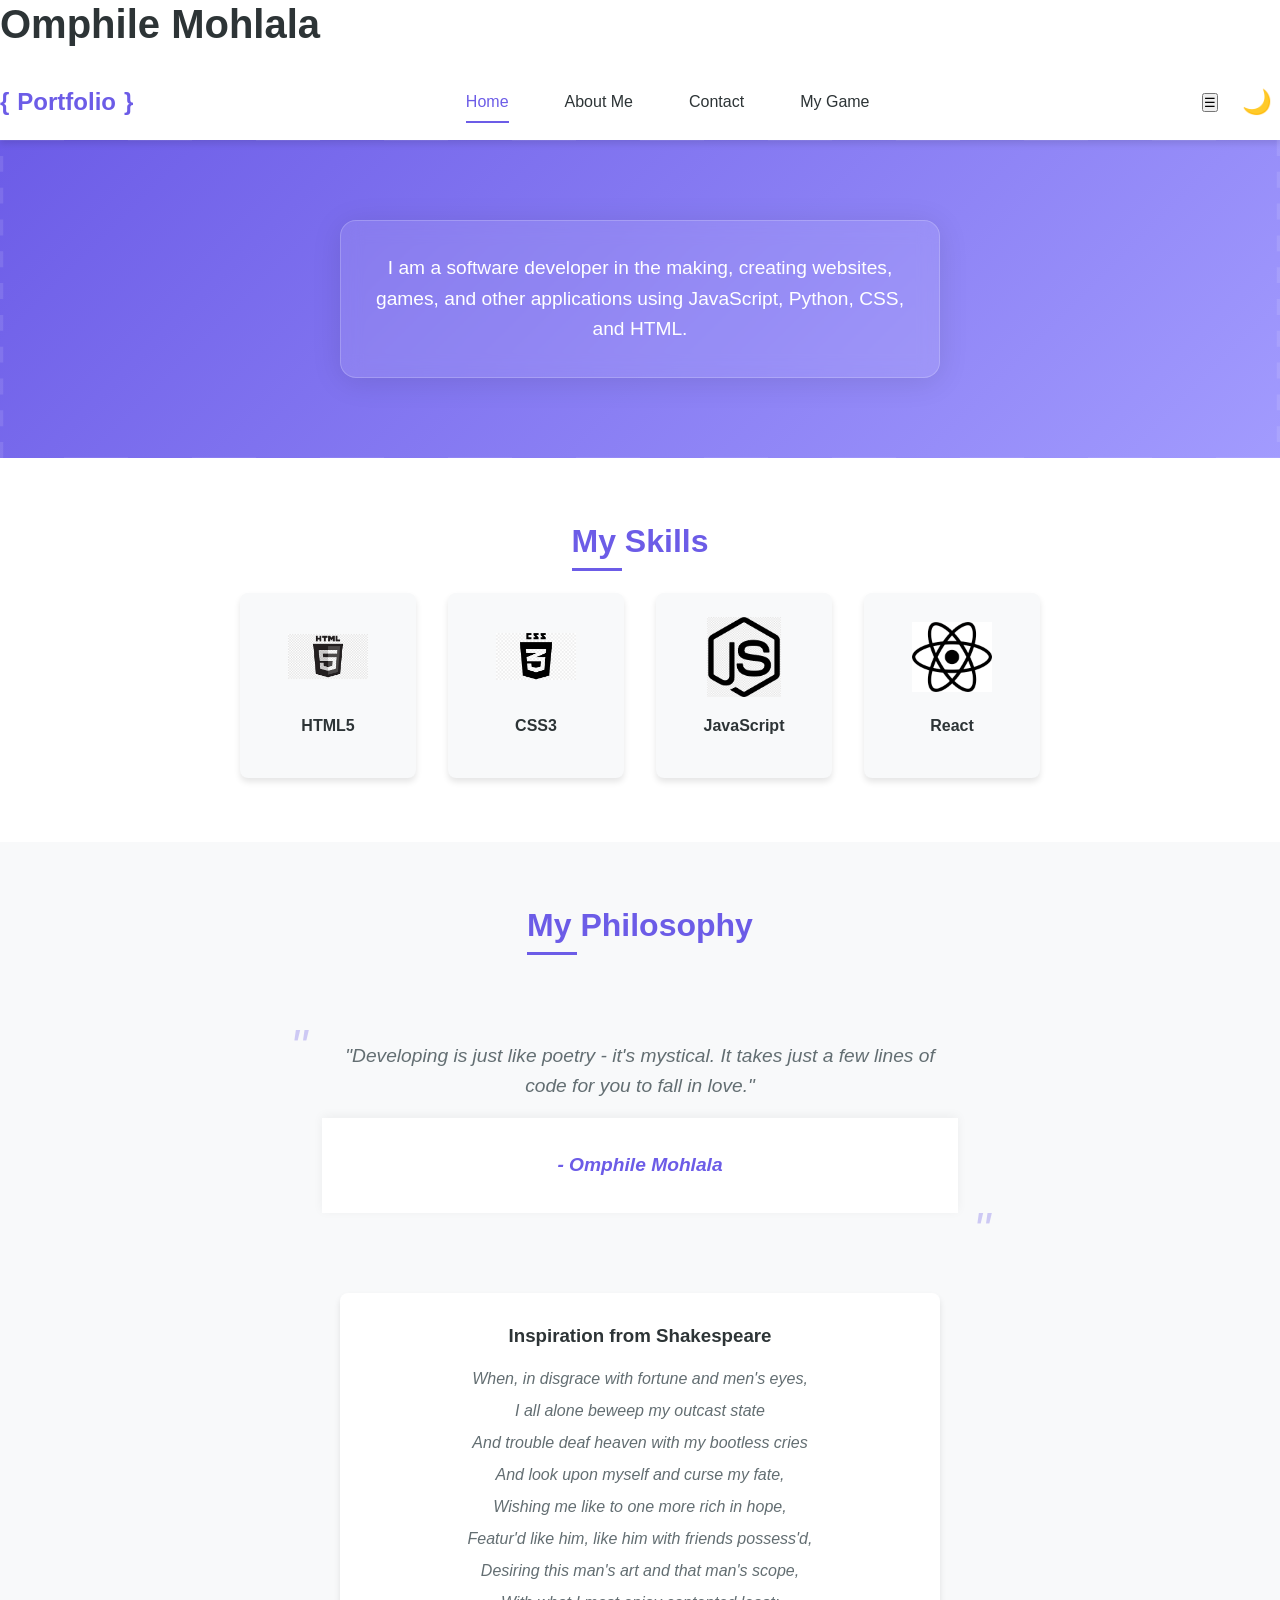
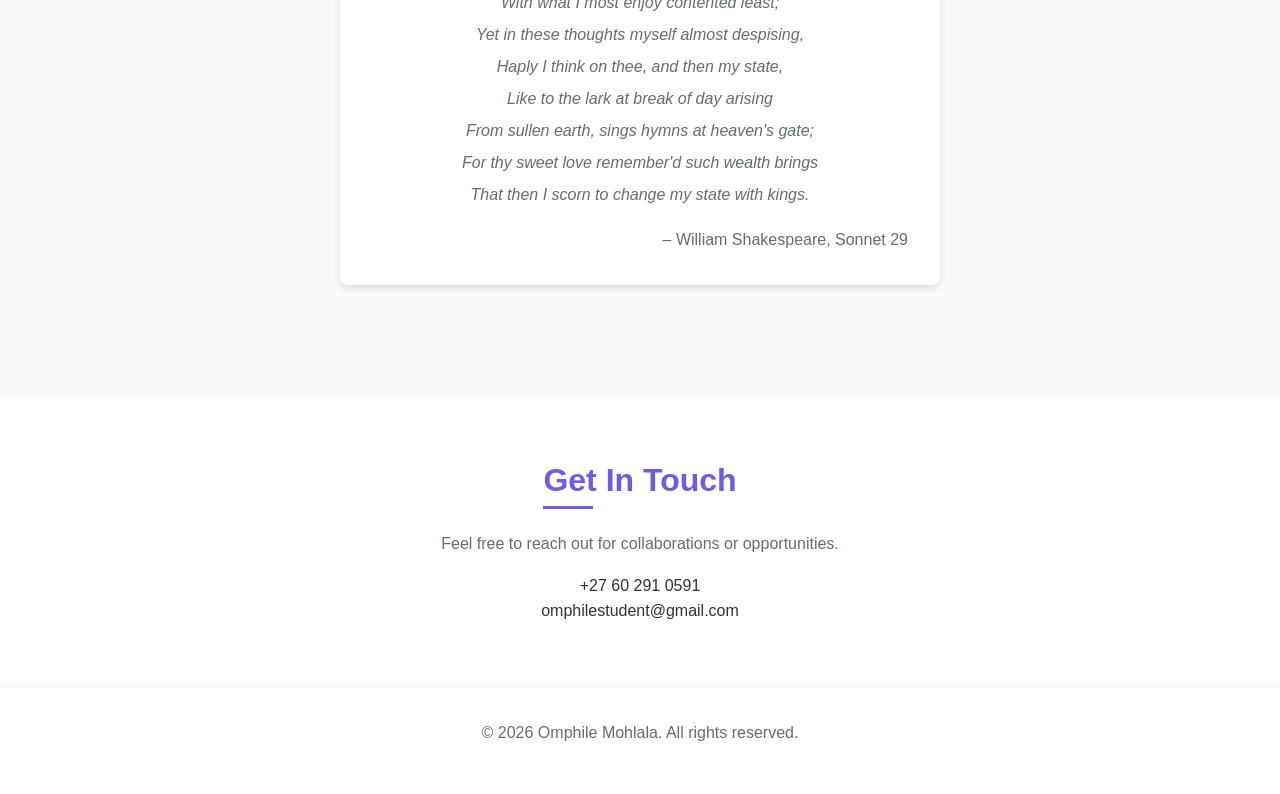
==== commit 83b31b7d: "Made some changes" ====
--- a/index.html
+++ b/index.html
@@ -17,7 +17,7 @@
                 <li><a href="#home" class="nav-link active">Home</a></li>
                 <li><a href="#about" class="nav-link">About Me</a></li>
                 <li><a href="#contact" class="nav-link">Contact</a></li>
-                <li><a href="payment.html" class="nav-link">Pay Me</a></li>
+                <li><a href="game.html" class="nav-link">My Game</a></li>
             </ul>
             <div class="navbar-controls">
                 <button class="navbar-toggle" aria-label="Menu">☰</button>
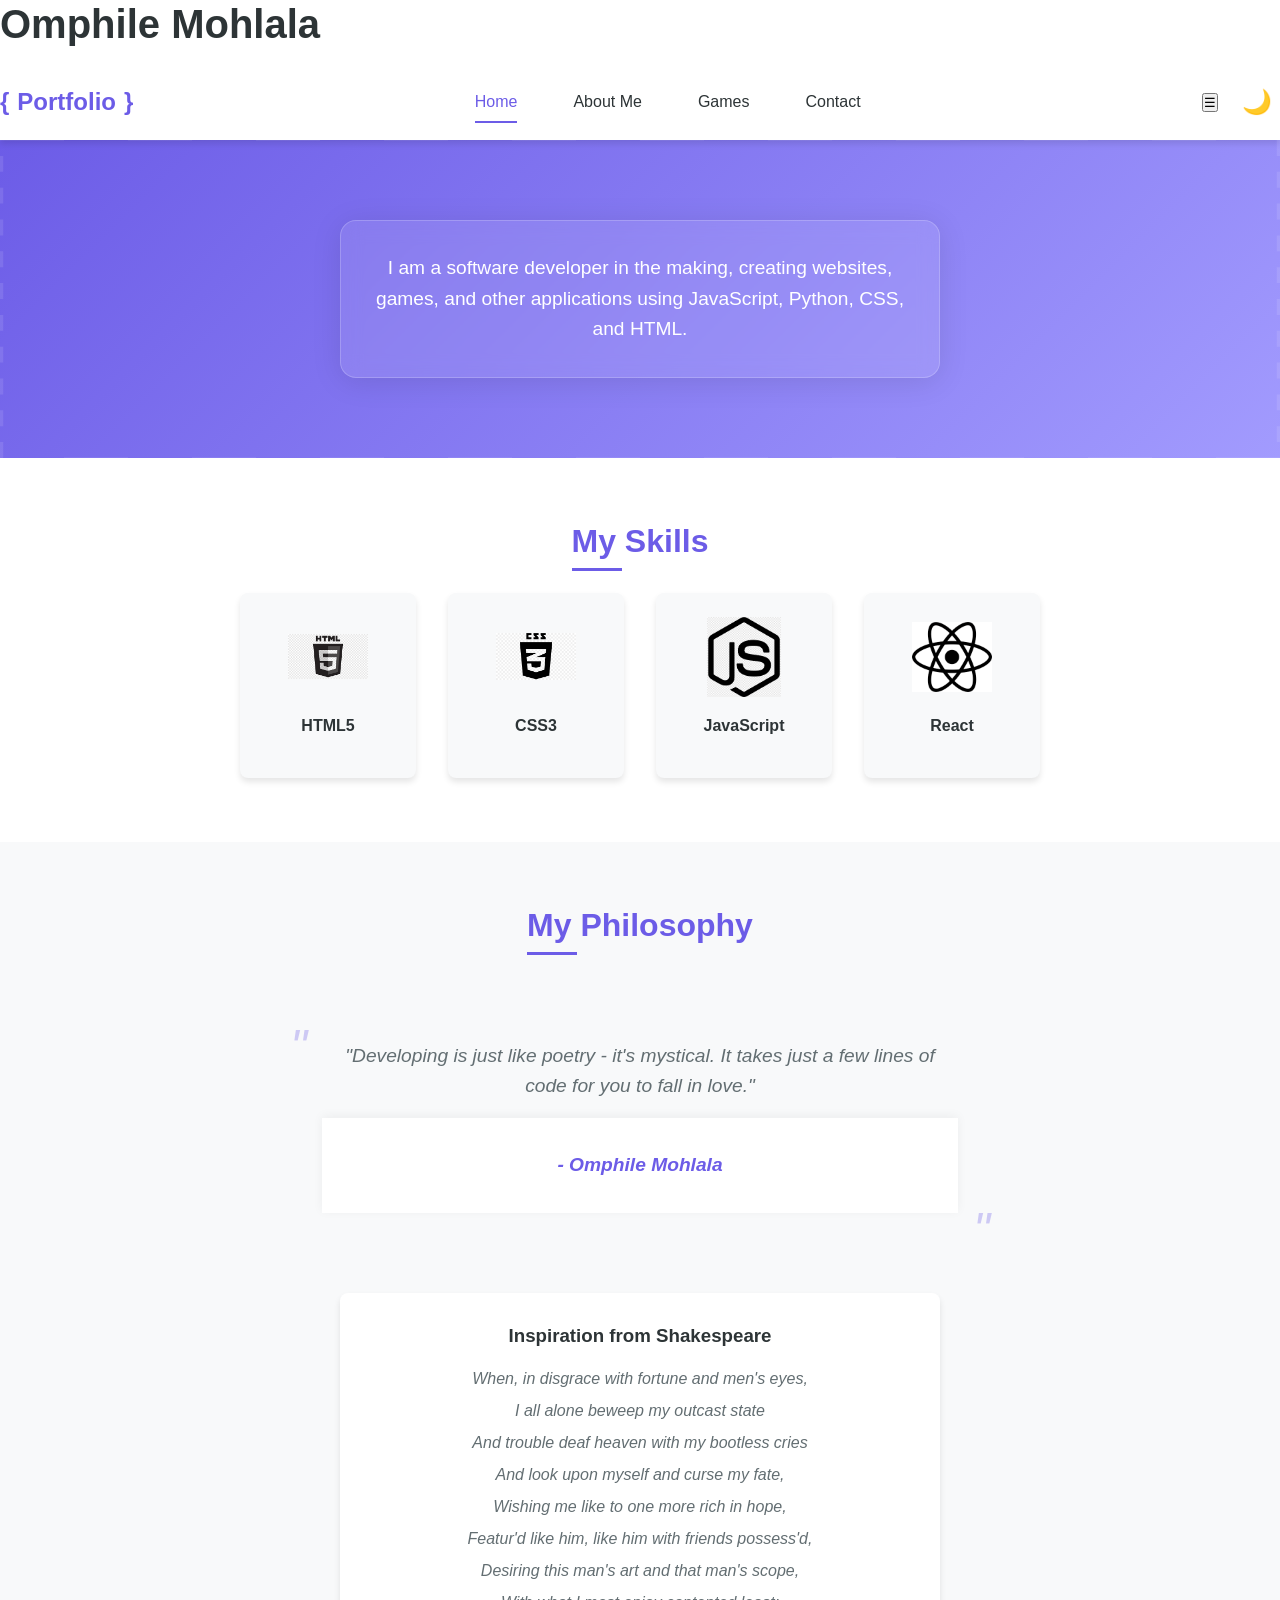
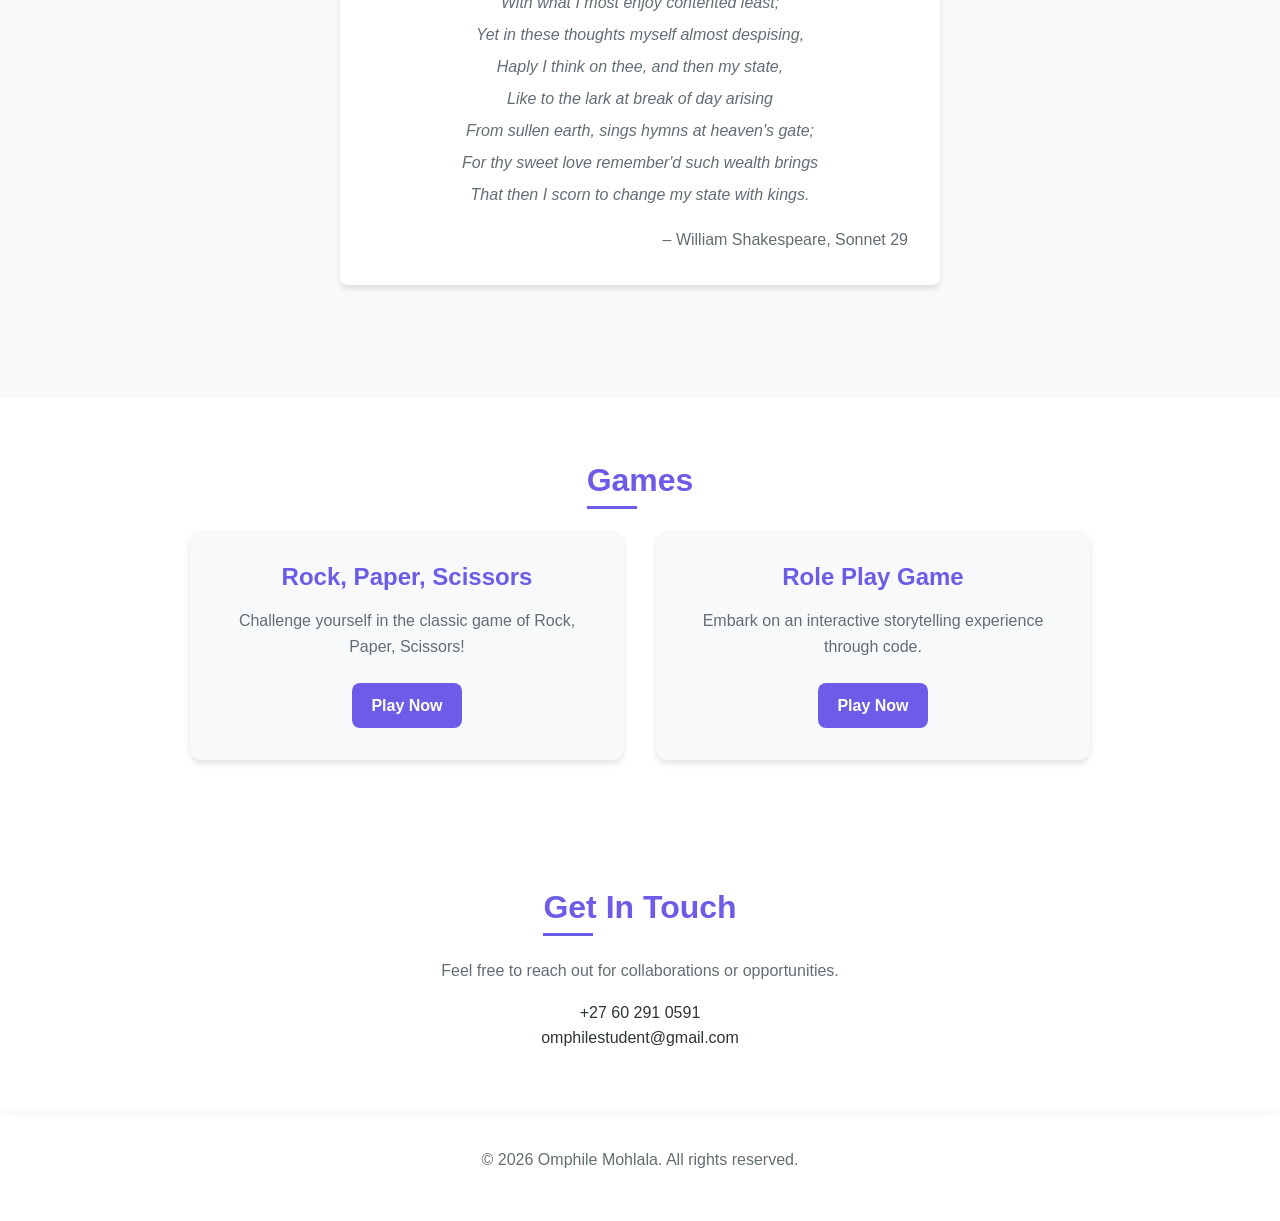
==== commit 35a9d0c4: "Made some changes" ====
--- a/index.html
+++ b/index.html
@@ -16,8 +16,8 @@
             <ul class="navbar-links">
                 <li><a href="#home" class="nav-link active">Home</a></li>
                 <li><a href="#about" class="nav-link">About Me</a></li>
+                <li><a href="#games" class="nav-link">Games</a></li>
                 <li><a href="#contact" class="nav-link">Contact</a></li>
-                <li><a href="game.html" class="nav-link">My Game</a></li>
             </ul>
             <div class="navbar-controls">
                 <button class="navbar-toggle" aria-label="Menu">☰</button>
@@ -86,6 +86,22 @@
             </article>
         </section>
 
+        <section class="games-section" id="games">
+            <h2>Games</h2>
+            <div class="games-grid">
+                <div class="game-card">
+                    <h3>Rock, Paper, Scissors</h3>
+                    <p>Challenge yourself in the classic game of Rock, Paper, Scissors!</p>
+                    <a href="game.html" class="game-link">Play Now</a>
+                </div>
+                <div class="game-card">
+                    <h3>Role Play Game</h3>
+                    <p>Embark on an interactive storytelling experience through code.</p>
+                    <a href="Role-play.html" class="game-link">Play Now</a>
+                </div>
+            </div>
+        </section>
+
         <section id="contact" class="contact-section">
             <h2>Get In Touch</h2>
             <p>Feel free to reach out for collaborations or opportunities.</p>
@@ -100,13 +116,25 @@
 
     <script src="script.js"></script>
     <script>
-        // Simple current year script
-        document.getElementById('year').textContent = new Date().getFullYear();
-        
-        // Mobile menu toggle functionality
-        document.querySelector('.navbar-toggle').addEventListener('click', function() {
+
+            // Set current year
+            document.getElementById('year').textContent = new Date().getFullYear();
+
+            // Toggle mobile navbar
+            document.querySelector('.navbar-toggle').addEventListener('click', function () {
             document.querySelector('.navbar-links').classList.toggle('active');
         });
+
+            // Activate clicked nav-link
+            const navLinks = document.querySelectorAll('.nav-link');
+            navLinks.forEach(link => {
+            link.addEventListener('click', function () {
+                navLinks.forEach(l => l.classList.remove('active'));
+                this.classList.add('active');
+            });
+        });
+
+
     </script>
 </body>
 </html>
--- a/style.css
+++ b/style.css
@@ -320,7 +320,7 @@
   text-align: center;
 }
 
-/* Footer */
+
 footer {
   text-align: center;
   padding: 2rem 0;
@@ -329,7 +329,7 @@
   box-shadow: 0 -2px 10px rgba(0, 0, 0, 0.05);
 }
 
-/* Theme Toggle */
+
 .navbar-controls {
   display: flex;
   align-items: center;
@@ -351,7 +351,6 @@
   background: var(--hover-color);
 }
 
-/* Animations */
 @keyframes fadeInUp {
   from {
     opacity: 0;
@@ -363,7 +362,7 @@
   }
 }
 
-/* Responsive Design */
+
 @media (max-width: 768px) {
   .navbar {
     flex-direction: column;
@@ -423,4 +422,63 @@
   .glass p {
     font-size: 1rem;
   }
-}+}
+
+/* Games Section */
+.games-section {
+  background-color: var(--bg-secondary);
+  padding: 4rem 0;
+  text-align: center;
+}
+
+.games-grid {
+  display: grid;
+  grid-template-columns: repeat(auto-fit, minmax(250px, 1fr));
+  gap: 2rem;
+  max-width: 900px;
+  margin: 0 auto;
+}
+
+.game-card {
+  background: var(--bg-primary);
+  padding: 2rem;
+  border-radius: 12px;
+  box-shadow: var(--shadow);
+  transition: var(--transition);
+  display: flex;
+  flex-direction: column;
+  align-items: center;
+  justify-content: space-between;
+}
+
+.game-card:hover {
+  transform: translateY(-5px);
+  box-shadow: 0 10px 20px rgba(0, 0, 0, 0.1);
+}
+
+.game-card h3 {
+  color: var(--accent-color);
+  font-size: 1.5rem;
+  margin-bottom: 1rem;
+}
+
+.game-card p {
+  color: var(--text-secondary);
+  font-size: 1rem;
+  margin-bottom: 1.5rem;
+}
+
+.game-link {
+  display: inline-block;
+  padding: 0.6rem 1.2rem;
+  background-color: var(--accent-color);
+  color: #fff;
+  border-radius: 8px;
+  font-weight: bold;
+  transition: var(--transition);
+}
+
+.game-link:hover {
+  background-color: var(--accent-light);
+  color: #fff;
+}
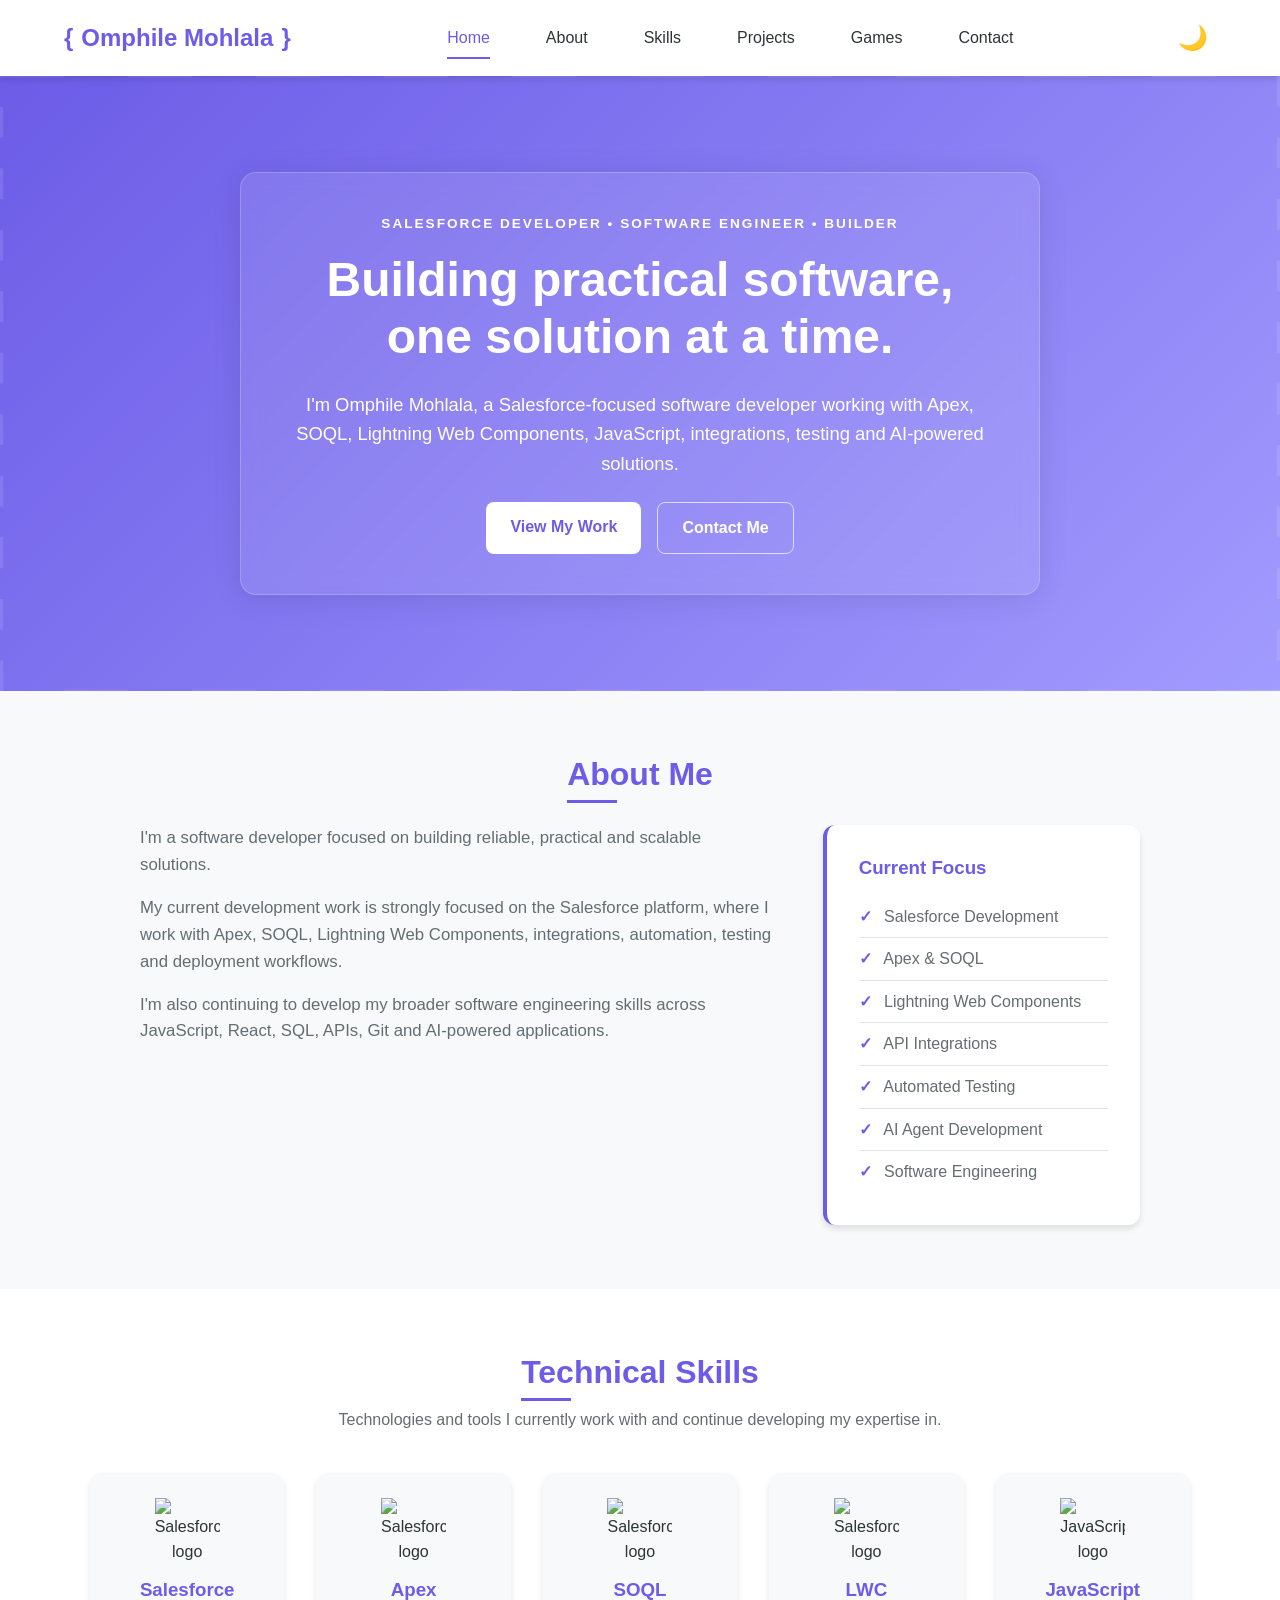
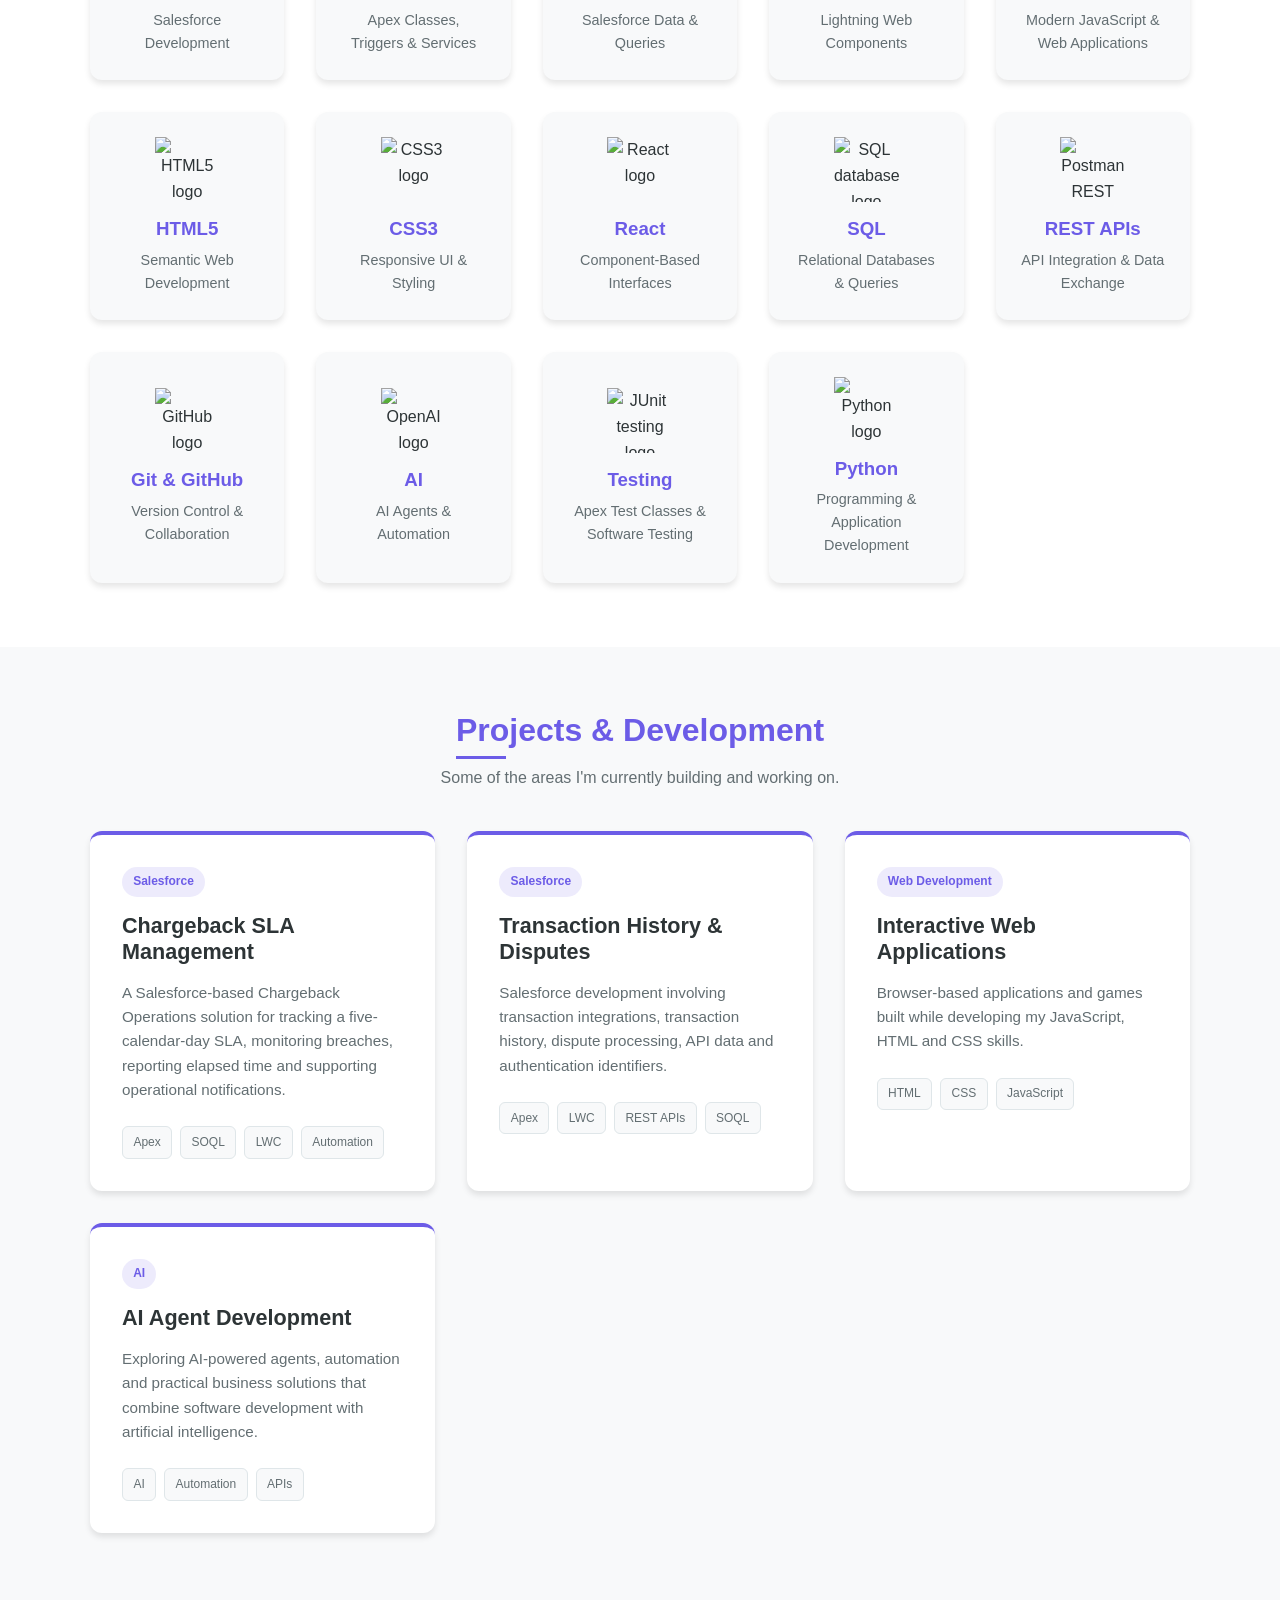
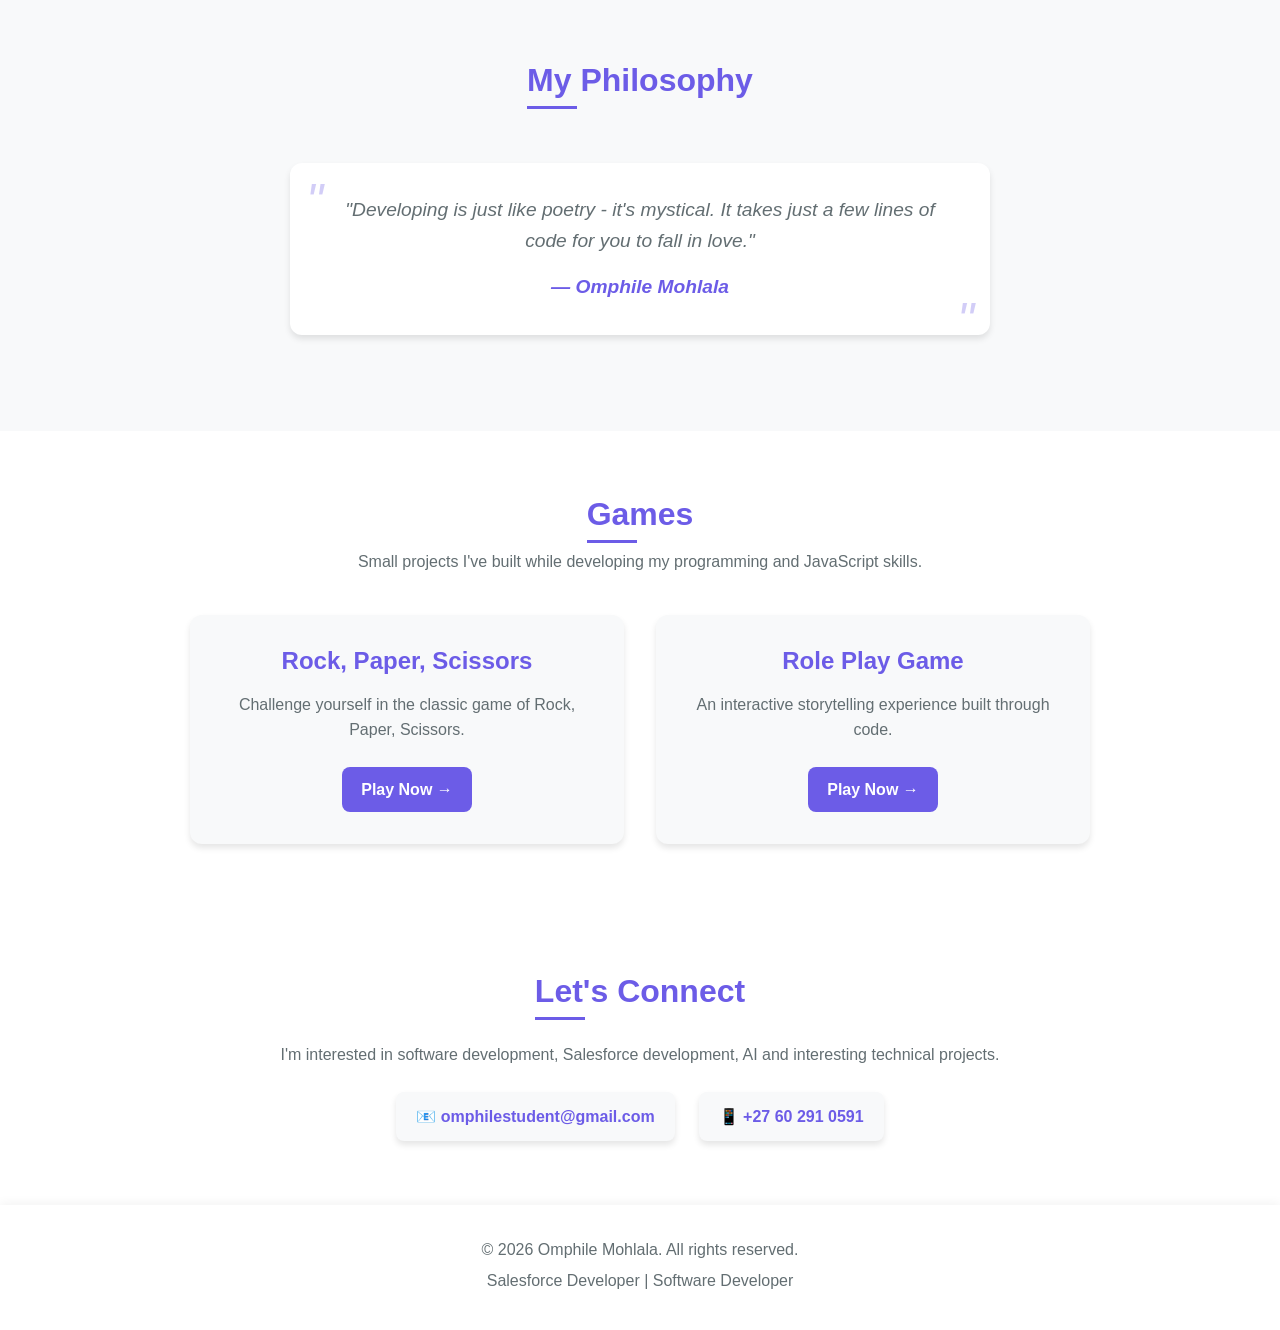
==== commit de126818: "made some small chaanges" ====
--- a/index.html
+++ b/index.html
@@ -1,140 +1,1113 @@
+
 <!DOCTYPE html>
 <html lang="en">
+
 <head>
+
     <meta charset="UTF-8">
-    <meta name="viewport" content="width=device-width, initial-scale=1.0">
-    <meta name="description" content="Omphile Mohlala's professional profile - Software Developer">
-    <link rel="icon" type="image/x-icon" href="omphile.JPG">
-    <link rel="stylesheet" href="style.css">
-    <title>Omphile Mohlala | Software Developer</title>
+
+    <meta
+            name="viewport"
+            content="width=device-width, initial-scale=1.0"
+    >
+
+    <meta
+            name="description"
+            content="Omphile Mohlala - Salesforce Developer and Software Developer specializing in Apex, LWC, JavaScript, integrations, testing and AI."
+    >
+
+    <meta
+            name="keywords"
+            content="Omphile Mohlala, Salesforce Developer, Apex, LWC, JavaScript, SOQL, React, Software Developer, AI"
+    >
+
+    <link
+            rel="icon"
+            type="image/x-icon"
+            href="omphile.JPG"
+    >
+
+    <link
+            rel="stylesheet"
+            href="style.css"
+    >
+
+    <title>
+        Omphile Mohlala | Salesforce & Software Developer
+    </title>
+
 </head>
+
+
 <body>
-    <header>
-        <h1 class="name">Omphile Mohlala</h1>
-        <nav class="navbar">
-            <div class="navbar-brand">Portfolio</div>
-            <ul class="navbar-links">
-                <li><a href="#home" class="nav-link active">Home</a></li>
-                <li><a href="#about" class="nav-link">About Me</a></li>
-                <li><a href="#games" class="nav-link">Games</a></li>
-                <li><a href="#contact" class="nav-link">Contact</a></li>
-            </ul>
-            <div class="navbar-controls">
-                <button class="navbar-toggle" aria-label="Menu">☰</button>
-                <button id="theme-toggle" aria-label="Toggle dark mode">
-                    <span class="toggle-icon">🌙</span>
-                </button>
-            </div>
-        </nav>
-    </header>
-
-    <main>
-        <section id="home" class="hero">
-            <div class="glass">
-                <p>I am a software developer in the making, creating websites, games, and other applications using JavaScript, Python, CSS, and HTML.</p>
-            </div>
-        </section>
-
-        <section id="skills" class="skills-section">
-            <h2>My Skills</h2>
-            <div class="skills-grid">
-                <div class="skill">
-                    <img src="HTML.png" alt="HTML logo" class="skill-logo">
-                    <p>HTML5</p>
+
+
+<!-- HEADER -->
+
+<header>
+
+    <nav class="navbar">
+
+        <div class="navbar-brand">
+            Omphile Mohlala
+        </div>
+
+
+        <ul class="navbar-links">
+
+            <li>
+                <a
+                        href="#home"
+                        class="nav-link active"
+                >
+                    Home
+                </a>
+            </li>
+
+            <li>
+                <a
+                        href="#about"
+                        class="nav-link"
+                >
+                    About
+                </a>
+            </li>
+
+            <li>
+                <a
+                        href="#skills"
+                        class="nav-link"
+                >
+                    Skills
+                </a>
+            </li>
+
+            <li>
+                <a
+                        href="#projects"
+                        class="nav-link"
+                >
+                    Projects
+                </a>
+            </li>
+
+            <li>
+                <a
+                        href="#games"
+                        class="nav-link"
+                >
+                    Games
+                </a>
+            </li>
+
+            <li>
+                <a
+                        href="#contact"
+                        class="nav-link"
+                >
+                    Contact
+                </a>
+            </li>
+
+        </ul>
+
+
+        <div class="navbar-controls">
+
+            <button
+                    class="navbar-toggle"
+                    aria-label="Open navigation menu"
+            >
+                ☰
+            </button>
+
+
+            <button
+                    id="theme-toggle"
+                    aria-label="Toggle dark mode"
+            >
+                <span class="toggle-icon">
+                    🌙
+                </span>
+            </button>
+
+        </div>
+
+    </nav>
+
+</header>
+
+
+
+<main>
+
+
+    <!-- HERO -->
+
+    <section
+            id="home"
+            class="hero"
+    >
+
+        <div class="glass hero-content">
+
+            <p class="eyebrow">
+                SALESFORCE DEVELOPER • SOFTWARE ENGINEER • BUILDER
+            </p>
+
+
+            <h1>
+                Building practical software,
+                one solution at a time.
+            </h1>
+
+
+            <p class="hero-description">
+
+                I'm Omphile Mohlala, a Salesforce-focused software developer
+                working with Apex, SOQL, Lightning Web Components,
+                JavaScript, integrations, testing and AI-powered solutions.
+
+            </p>
+
+
+            <div class="hero-buttons">
+
+                <a
+                        href="#projects"
+                        class="primary-button"
+                >
+                    View My Work
+                </a>
+
+
+                <a
+                        href="#contact"
+                        class="secondary-button"
+                >
+                    Contact Me
+                </a>
+
+            </div>
+
+        </div>
+
+    </section>
+
+
+
+    <!-- ABOUT -->
+
+    <section
+            id="about"
+            class="about-section"
+    >
+
+        <h2>
+            About Me
+        </h2>
+
+
+        <div class="about-content">
+
+            <div>
+
+                <p>
+                    I'm a software developer focused on building reliable,
+                    practical and scalable solutions.
+                </p>
+
+
+                <p>
+                    My current development work is strongly focused on the
+                    Salesforce platform, where I work with Apex, SOQL,
+                    Lightning Web Components, integrations, automation,
+                    testing and deployment workflows.
+                </p>
+
+
+                <p>
+                    I'm also continuing to develop my broader software
+                    engineering skills across JavaScript, React, SQL,
+                    APIs, Git and AI-powered applications.
+                </p>
+
+            </div>
+
+
+            <div class="developer-focus">
+
+                <h3>
+                    Current Focus
+                </h3>
+
+
+                <ul>
+
+                    <li>
+                        Salesforce Development
+                    </li>
+
+                    <li>
+                        Apex & SOQL
+                    </li>
+
+                    <li>
+                        Lightning Web Components
+                    </li>
+
+                    <li>
+                        API Integrations
+                    </li>
+
+                    <li>
+                        Automated Testing
+                    </li>
+
+                    <li>
+                        AI Agent Development
+                    </li>
+
+                    <li>
+                        Software Engineering
+                    </li>
+
+                </ul>
+
+            </div>
+
+        </div>
+
+    </section>
+
+
+
+    <!-- SKILLS -->
+
+    <section
+            id="skills"
+            class="skills-section"
+    >
+
+        <h2>
+            Technical Skills
+        </h2>
+
+
+        <p class="section-intro">
+
+            Technologies and tools I currently work with and continue
+            developing my expertise in.
+
+        </p>
+
+
+        <div class="skills-grid">
+
+
+            <!-- SALESFORCE -->
+
+            <div class="skill">
+
+                <img
+                        src="https://cdn.simpleicons.org/salesforce/00A1E0"
+                        alt="Salesforce logo"
+                        class="skill-logo"
+                >
+
+                <h3>
+                    Salesforce
+                </h3>
+
+                <p>
+                    Salesforce Development
+                </p>
+
+            </div>
+
+
+
+            <!-- APEX -->
+
+            <div class="skill">
+
+                <img
+                        src="https://cdn.simpleicons.org/salesforce/00A1E0"
+                        alt="Salesforce logo representing Apex"
+                        class="skill-logo"
+                >
+
+                <h3>
+                    Apex
+                </h3>
+
+                <p>
+                    Apex Classes, Triggers & Services
+                </p>
+
+            </div>
+
+
+
+            <!-- SOQL -->
+
+            <div class="skill">
+
+                <img
+                        src="https://cdn.simpleicons.org/salesforce/00A1E0"
+                        alt="Salesforce logo representing SOQL"
+                        class="skill-logo"
+                >
+
+                <h3>
+                    SOQL
+                </h3>
+
+                <p>
+                    Salesforce Data & Queries
+                </p>
+
+            </div>
+
+
+
+            <!-- LWC -->
+
+            <div class="skill">
+
+                <img
+                        src="https://cdn.simpleicons.org/salesforce/00A1E0"
+                        alt="Salesforce logo representing Lightning Web Components"
+                        class="skill-logo"
+                >
+
+                <h3>
+                    LWC
+                </h3>
+
+                <p>
+                    Lightning Web Components
+                </p>
+
+            </div>
+
+
+
+            <!-- JAVASCRIPT -->
+
+            <div class="skill">
+
+                <img
+                        src="https://cdn.simpleicons.org/javascript/F7DF1E"
+                        alt="JavaScript logo"
+                        class="skill-logo"
+                >
+
+                <h3>
+                    JavaScript
+                </h3>
+
+                <p>
+                    Modern JavaScript & Web Applications
+                </p>
+
+            </div>
+
+
+
+            <!-- HTML5 -->
+
+            <div class="skill">
+
+                <img
+                        src="https://cdn.simpleicons.org/html5/E34F26"
+                        alt="HTML5 logo"
+                        class="skill-logo"
+                >
+
+                <h3>
+                    HTML5
+                </h3>
+
+                <p>
+                    Semantic Web Development
+                </p>
+
+            </div>
+
+
+
+            <!-- CSS3 -->
+
+            <div class="skill">
+
+                <img
+                        src="https://cdn.simpleicons.org/css/1572B6"
+                        alt="CSS3 logo"
+                        class="skill-logo"
+                >
+
+                <h3>
+                    CSS3
+                </h3>
+
+                <p>
+                    Responsive UI & Styling
+                </p>
+
+            </div>
+
+
+
+            <!-- REACT -->
+
+            <div class="skill">
+
+                <img
+                        src="https://cdn.simpleicons.org/react/61DAFB"
+                        alt="React logo"
+                        class="skill-logo"
+                >
+
+                <h3>
+                    React
+                </h3>
+
+                <p>
+                    Component-Based Interfaces
+                </p>
+
+            </div>
+
+
+
+            <!-- SQL -->
+
+            <div class="skill">
+
+                <img
+                        src="https://cdn.simpleicons.org/mysql/4479A1"
+                        alt="SQL database logo"
+                        class="skill-logo"
+                >
+
+                <h3>
+                    SQL
+                </h3>
+
+                <p>
+                    Relational Databases & Queries
+                </p>
+
+            </div>
+
+
+
+            <!-- REST APIs -->
+
+            <div class="skill">
+
+                <img
+                        src="https://cdn.simpleicons.org/postman/FF6C37"
+                        alt="Postman REST API logo"
+                        class="skill-logo"
+                >
+
+                <h3>
+                    REST APIs
+                </h3>
+
+                <p>
+                    API Integration & Data Exchange
+                </p>
+
+            </div>
+
+
+
+            <!-- GIT & GITHUB -->
+
+            <div class="skill">
+
+                <img
+                        src="https://cdn.simpleicons.org/github/181717"
+                        alt="GitHub logo"
+                        class="skill-logo"
+                >
+
+                <h3>
+                    Git & GitHub
+                </h3>
+
+                <p>
+                    Version Control & Collaboration
+                </p>
+
+            </div>
+
+
+
+            <!-- AI -->
+
+            <div class="skill">
+
+                <img
+                        src="https://cdn.simpleicons.org/openai/000000"
+                        alt="OpenAI logo"
+                        class="skill-logo"
+                >
+
+                <h3>
+                    AI
+                </h3>
+
+                <p>
+                    AI Agents & Automation
+                </p>
+
+            </div>
+
+
+
+            <!-- TESTING -->
+
+            <div class="skill">
+
+                <img
+                        src="https://cdn.simpleicons.org/junit/25A162"
+                        alt="JUnit testing logo"
+                        class="skill-logo"
+                >
+
+                <h3>
+                    Testing
+                </h3>
+
+                <p>
+                    Apex Test Classes & Software Testing
+                </p>
+
+            </div>
+
+
+
+            <!-- PYTHON -->
+
+            <div class="skill">
+
+                <img
+                        src="https://cdn.simpleicons.org/python/3776AB"
+                        alt="Python logo"
+                        class="skill-logo"
+                >
+
+                <h3>
+                    Python
+                </h3>
+
+                <p>
+                    Programming & Application Development
+                </p>
+
+            </div>
+
+
+        </div>
+
+    </section>
+
+
+
+    <!-- PROJECTS -->
+
+    <section
+            id="projects"
+            class="projects-section"
+    >
+
+        <h2>
+            Projects & Development
+        </h2>
+
+
+        <p class="section-intro">
+
+            Some of the areas I'm currently building and working on.
+
+        </p>
+
+
+        <div class="projects-grid">
+
+
+            <article class="project-card">
+
+            <span class="project-tag">
+                Salesforce
+            </span>
+
+
+                <h3>
+                    Chargeback SLA Management
+                </h3>
+
+
+                <p>
+
+                    A Salesforce-based Chargeback Operations solution
+                    for tracking a five-calendar-day SLA, monitoring
+                    breaches, reporting elapsed time and supporting
+                    operational notifications.
+
+                </p>
+
+
+                <div class="project-tech">
+
+                <span>
+                    Apex
+                </span>
+
+                    <span>
+                    SOQL
+                </span>
+
+                    <span>
+                    LWC
+                </span>
+
+                    <span>
+                    Automation
+                </span>
+
                 </div>
-                <div class="skill">
-                    <img src="CSS.png" alt="CSS logo" class="skill-logo">
-                    <p>CSS3</p>
+
+            </article>
+
+
+
+            <article class="project-card">
+
+            <span class="project-tag">
+                Salesforce
+            </span>
+
+
+                <h3>
+                    Transaction History & Disputes
+                </h3>
+
+
+                <p>
+
+                    Salesforce development involving transaction
+                    integrations, transaction history, dispute processing,
+                    API data and authentication identifiers.
+
+                </p>
+
+
+                <div class="project-tech">
+
+                <span>
+                    Apex
+                </span>
+
+                    <span>
+                    LWC
+                </span>
+
+                    <span>
+                    REST APIs
+                </span>
+
+                    <span>
+                    SOQL
+                </span>
+
                 </div>
-                <div class="skill">
-                    <img src="javascript.png" alt="JavaScript logo" class="skill-logo">
-                    <p>JavaScript</p>
+
+            </article>
+
+
+
+            <article class="project-card">
+
+            <span class="project-tag">
+                Web Development
+            </span>
+
+
+                <h3>
+                    Interactive Web Applications
+                </h3>
+
+
+                <p>
+
+                    Browser-based applications and games built while
+                    developing my JavaScript, HTML and CSS skills.
+
+                </p>
+
+
+                <div class="project-tech">
+
+                <span>
+                    HTML
+                </span>
+
+                    <span>
+                    CSS
+                </span>
+
+                    <span>
+                    JavaScript
+                </span>
+
                 </div>
-                <div class="skill">
-                    <img src="images.png" alt="React logo" class="skill-logo">
-                    <p>React</p>
+
+            </article>
+
+
+
+            <article class="project-card">
+
+            <span class="project-tag">
+                AI
+            </span>
+
+
+                <h3>
+                    AI Agent Development
+                </h3>
+
+
+                <p>
+
+                    Exploring AI-powered agents, automation and practical
+                    business solutions that combine software development
+                    with artificial intelligence.
+
+                </p>
+
+
+                <div class="project-tech">
+
+                <span>
+                    AI
+                </span>
+
+                    <span>
+                    Automation
+                </span>
+
+                    <span>
+                    APIs
+                </span>
+
                 </div>
-            </div>
-        </section>
-
-        <section id="about" class="about-section">
-            <h2>My Philosophy</h2>
-            <blockquote>
-                <p>"Developing is just like poetry - it's mystical. It takes just a few lines of code for you to fall in love."</p>
-                <footer>- Omphile Mohlala</footer>
-            </blockquote>
-            
-            <article class="poem">
-                <h3>Inspiration from Shakespeare</h3>
-                <p class="poem-text">
-                    When, in disgrace with fortune and men's eyes,<br>
-                    I all alone beweep my outcast state<br>
-                    And trouble deaf heaven with my bootless cries<br>
-                    And look upon myself and curse my fate,<br>
-                    Wishing me like to one more rich in hope,<br>
-                    Featur'd like him, like him with friends possess'd,<br>
-                    Desiring this man's art and that man's scope,<br>
-                    With what I most enjoy contented least;<br>
-                    Yet in these thoughts myself almost despising,<br>
-                    Haply I think on thee, and then my state,<br>
-                    Like to the lark at break of day arising<br>
-                    From sullen earth, sings hymns at heaven's gate;<br>
-                    For thy sweet love remember'd such wealth brings<br>
-                    That then I scorn to change my state with kings.
-                </p>
-                <cite>– William Shakespeare, Sonnet 29</cite>
+
             </article>
-        </section>
-
-        <section class="games-section" id="games">
-            <h2>Games</h2>
-            <div class="games-grid">
-                <div class="game-card">
-                    <h3>Rock, Paper, Scissors</h3>
-                    <p>Challenge yourself in the classic game of Rock, Paper, Scissors!</p>
-                    <a href="game.html" class="game-link">Play Now</a>
-                </div>
-                <div class="game-card">
-                    <h3>Role Play Game</h3>
-                    <p>Embark on an interactive storytelling experience through code.</p>
-                    <a href="Role-play.html" class="game-link">Play Now</a>
-                </div>
-            </div>
-        </section>
-
-        <section id="contact" class="contact-section">
-            <h2>Get In Touch</h2>
-            <p>Feel free to reach out for collaborations or opportunities.</p>
-            +27 60 291 0591 <br>
-            omphilestudent@gmail.com
-        </section>
-    </main>
-
-    <footer>
-        <p>&copy; <span id="year"></span> Omphile Mohlala. All rights reserved.</p>
-    </footer>
-
-    <script src="script.js"></script>
-    <script>
-
-            // Set current year
-            document.getElementById('year').textContent = new Date().getFullYear();
-
-            // Toggle mobile navbar
-            document.querySelector('.navbar-toggle').addEventListener('click', function () {
-            document.querySelector('.navbar-links').classList.toggle('active');
-        });
-
-            // Activate clicked nav-link
-            const navLinks = document.querySelectorAll('.nav-link');
-            navLinks.forEach(link => {
-            link.addEventListener('click', function () {
-                navLinks.forEach(l => l.classList.remove('active'));
-                this.classList.add('active');
-            });
-        });
-
-
-    </script>
+
+
+        </div>
+
+    </section>
+
+
+
+    <!-- PHILOSOPHY -->
+
+    <section class="philosophy-section">
+
+        <h2>
+            My Philosophy
+        </h2>
+
+
+        <blockquote>
+
+            <p>
+
+                "Developing is just like poetry -
+                it's mystical. It takes just a few lines
+                of code for you to fall in love."
+
+            </p>
+
+
+            <footer>
+                — Omphile Mohlala
+            </footer>
+
+        </blockquote>
+
+    </section>
+
+
+
+    <!-- GAMES -->
+
+    <section
+            class="games-section"
+            id="games"
+    >
+
+        <h2>
+            Games
+        </h2>
+
+
+        <p class="section-intro">
+
+            Small projects I've built while developing my programming
+            and JavaScript skills.
+
+        </p>
+
+
+        <div class="games-grid">
+
+
+            <div class="game-card">
+
+                <h3>
+                    Rock, Paper, Scissors
+                </h3>
+
+
+                <p>
+
+                    Challenge yourself in the classic game of
+                    Rock, Paper, Scissors.
+
+                </p>
+
+
+                <a
+                        href="game.html"
+                        class="game-link"
+                >
+                    Play Now →
+                </a>
+
+            </div>
+
+
+
+            <div class="game-card">
+
+                <h3>
+                    Role Play Game
+                </h3>
+
+
+                <p>
+
+                    An interactive storytelling experience
+                    built through code.
+
+                </p>
+
+
+                <a
+                        href="Role-play.html"
+                        class="game-link"
+                >
+                    Play Now →
+                </a>
+
+            </div>
+
+
+        </div>
+
+    </section>
+
+
+
+    <!-- CONTACT -->
+
+    <section
+            id="contact"
+            class="contact-section"
+    >
+
+        <h2>
+            Let's Connect
+        </h2>
+
+
+        <p>
+
+            I'm interested in software development,
+            Salesforce development, AI and interesting
+            technical projects.
+
+        </p>
+
+
+        <div class="contact-details">
+
+            <a href="mailto:omphilestudent@gmail.com">
+                📧 omphilestudent@gmail.com
+            </a>
+
+
+            <a href="tel:+27602910591">
+                📱 +27 60 291 0591
+            </a>
+
+        </div>
+
+    </section>
+
+
+</main>
+
+
+
+<!-- FOOTER -->
+
+<footer class="site-footer">
+
+    <p>
+
+        &copy;
+
+        <span id="year"></span>
+
+        Omphile Mohlala.
+
+        All rights reserved.
+
+    </p>
+
+
+    <p>
+        Salesforce Developer | Software Developer
+    </p>
+
+</footer>
+
+
+
+<script src="script.js"></script>
+
+
+<script>
+
+
+    // Current year
+
+    document.getElementById('year').textContent =
+        new Date().getFullYear();
+
+
+
+    // Mobile navigation
+
+    const navbarToggle =
+        document.querySelector('.navbar-toggle');
+
+
+    const navbarLinks =
+        document.querySelector('.navbar-links');
+
+
+    navbarToggle.addEventListener(
+        'click',
+        function () {
+
+            navbarLinks.classList.toggle('active');
+
+        }
+    );
+
+
+
+    // Navigation active state
+
+    const navLinks =
+        document.querySelectorAll('.nav-link');
+
+
+    navLinks.forEach(
+        function (link) {
+
+            link.addEventListener(
+                'click',
+                function () {
+
+                    navLinks.forEach(
+                        function (navLink) {
+
+                            navLink.classList.remove(
+                                'active'
+                            );
+
+                        }
+                    );
+
+
+                    this.classList.add(
+                        'active'
+                    );
+
+
+                    navbarLinks.classList.remove(
+                        'active'
+                    );
+
+                }
+            );
+
+        }
+    );
+
+
+
+    // Dark mode
+
+    const themeToggle =
+        document.getElementById('theme-toggle');
+
+
+    const toggleIcon =
+        document.querySelector('.toggle-icon');
+
+
+    themeToggle.addEventListener(
+        'click',
+        function () {
+
+            document.body.classList.toggle(
+                'dark-mode'
+            );
+
+
+            if (
+                document.body.classList.contains(
+                    'dark-mode'
+                )
+            ) {
+
+                toggleIcon.textContent = '☀️';
+
+            } else {
+
+                toggleIcon.textContent = '🌙';
+
+            }
+
+        }
+    );
+
+
+</script>
+
+
 </body>
-</html>+
+</html>
--- a/style.css
+++ b/style.css
@@ -1,3 +1,4 @@
+
 :root {
   /* Color Palette */
   --bg-primary: #f8f9fa;
@@ -16,8 +17,9 @@
   --font-heading: 'Montserrat', sans-serif;
 }
 
-/* Dark theme variables */
-[data-theme="dark"] {
+/* Dark theme */
+[data-theme="dark"],
+.dark-mode {
   --bg-primary: #121212;
   --bg-secondary: #1e1e1e;
   --text-primary: #f5f6fa;
@@ -35,6 +37,10 @@
   padding: 0;
 }
 
+html {
+  scroll-behavior: smooth;
+}
+
 body {
   font-family: var(--font-main);
   background-color: var(--bg-primary);
@@ -48,7 +54,11 @@
 }
 
 /* Typography */
-h1, h2, h3, h4 {
+
+h1,
+h2,
+h3,
+h4 {
   font-family: var(--font-heading);
   font-weight: 600;
   line-height: 1.2;
@@ -89,6 +99,7 @@
 }
 
 /* Layout */
+
 .container {
   width: 100%;
   max-width: 1200px;
@@ -97,10 +108,11 @@
 }
 
 section {
-  padding: 4rem 0;
+  padding: 4rem 1.5rem;
 }
 
 /* Header & Navigation */
+
 header {
   background-color: var(--bg-secondary);
   box-shadow: var(--shadow);
@@ -110,10 +122,13 @@
 }
 
 .navbar {
+  width: 100%;
+  max-width: 1200px;
+  margin: 0 auto;
   display: flex;
   justify-content: space-between;
   align-items: center;
-  padding: 1rem 0;
+  padding: 1rem 1.5rem;
 }
 
 .navbar-brand {
@@ -168,173 +183,24 @@
   background: var(--accent-color);
 }
 
-/* Hero Section */
-.hero {
-  background: linear-gradient(135deg, var(--accent-color) 0%, var(--accent-light) 100%);
-  color: white;
-  padding: 5rem 0;
-  text-align: center;
-  position: relative;
-  overflow: hidden;
-}
-
-.hero::before {
-  content: '';
-  position: absolute;
-  top: 0;
-  left: 0;
-  width: 100%;
-  height: 100%;
-  background: url('data:image/svg+xml;utf8,<svg xmlns="http://www.w3.org/2000/svg" viewBox="0 0 100 100" preserveAspectRatio="none"><path d="M0,0 L100,0 L100,100 L0,100 Z" fill="none" stroke="white" stroke-width="0.5" stroke-dasharray="5,5" /></svg>');
-  opacity: 0.1;
-}
-
-.glass {
-  background: rgba(255, 255, 255, 0.1);
-  backdrop-filter: blur(10px);
-  -webkit-backdrop-filter: blur(10px);
-  border-radius: 16px;
-  border: 1px solid rgba(255, 255, 255, 0.2);
-  padding: 2rem;
-  max-width: 600px;
-  margin: 0 auto;
-  box-shadow: 0 4px 30px rgba(0, 0, 0, 0.1);
-  transform: translateY(20px);
-  opacity: 0;
-  animation: fadeInUp 0.8s ease forwards;
-}
-
-.glass p {
-  color: white;
-  font-size: 1.2rem;
-  margin: 0;
-}
-
-/* Skills Section */
-.skills-section {
-  text-align: center;
-  background-color: var(--bg-secondary);
-}
-
-.skills-grid {
-  display: grid;
-  grid-template-columns: repeat(auto-fit, minmax(150px, 1fr));
-  gap: 2rem;
-  max-width: 800px;
-  margin: 0 auto;
-}
-
-.skill {
-  display: flex;
-  flex-direction: column;
-  align-items: center;
-  padding: 1.5rem;
-  border-radius: 8px;
-  transition: var(--transition);
-  background: var(--bg-primary);
-  box-shadow: var(--shadow);
-}
-
-.skill:hover {
-  transform: translateY(-5px);
-  box-shadow: 0 10px 20px rgba(0, 0, 0, 0.1);
-}
-
-.skill-logo {
-  width: 80px;
-  height: 80px;
-  object-fit: contain;
-  margin-bottom: 1rem;
-  transition: var(--transition);
-}
-
-.skill p {
-  font-weight: 600;
-  color: var(--text-primary);
-}
-
-/* About Section */
-.about-section {
-  text-align: center;
-}
-
-blockquote {
-  font-style: italic;
-  font-size: 1.2rem;
-  max-width: 700px;
-  margin: 2rem auto;
-  padding: 2rem;
-  position: relative;
-  color: var(--text-primary);
-}
-
-blockquote::before, blockquote::after {
-  content: '"';
-  font-size: 3rem;
-  color: var(--accent-color);
-  opacity: 0.3;
-  position: absolute;
-}
-
-blockquote::before {
-  top: 0;
-  left: 0;
-}
-
-blockquote::after {
-  bottom: -1.5rem;
-  right: 0;
-}
-
-blockquote footer {
-  margin-top: 1rem;
-  font-weight: 600;
-  color: var(--accent-color);
-}
-
-.poem {
-  max-width: 600px;
-  margin: 3rem auto;
-  padding: 2rem;
-  background: var(--bg-secondary);
-  border-radius: 8px;
-  box-shadow: var(--shadow);
-}
-
-.poem-text {
-  font-style: italic;
-  line-height: 2;
-  margin-bottom: 1rem;
-}
-
-cite {
-  display: block;
-  text-align: right;
-  font-style: normal;
-  color: var(--text-secondary);
-}
-
-/* Contact Section */
-.contact-section {
-  background-color: var(--bg-secondary);
-  text-align: center;
-}
-
-
-footer {
-  text-align: center;
-  padding: 2rem 0;
-  margin-top: auto;
-  background-color: var(--bg-secondary);
-  box-shadow: 0 -2px 10px rgba(0, 0, 0, 0.05);
-}
-
+/* Navbar controls */
 
 .navbar-controls {
   display: flex;
   align-items: center;
   gap: 1rem;
 }
+
+.navbar-toggle {
+  display: none;
+  background: none;
+  border: none;
+  font-size: 1.5rem;
+  color: var(--text-primary);
+  cursor: pointer;
+}
+
+/* Theme Toggle */
 
 #theme-toggle {
   background: none;
@@ -351,30 +217,634 @@
   background: var(--hover-color);
 }
 
+/* Hero Section */
+
+.hero {
+  background: linear-gradient(
+          135deg,
+          var(--accent-color) 0%,
+          var(--accent-light) 100%
+  );
+
+  color: white;
+  padding: 6rem 1.5rem;
+  text-align: center;
+  position: relative;
+  overflow: hidden;
+}
+
+.hero::before {
+  content: '';
+  position: absolute;
+  top: 0;
+  left: 0;
+  width: 100%;
+  height: 100%;
+
+  background: url('data:image/svg+xml;utf8,<svg xmlns="http://www.w3.org/2000/svg" viewBox="0 0 100 100" preserveAspectRatio="none"><path d="M0,0 L100,0 L100,100 L0,100 Z" fill="none" stroke="white" stroke-width="0.5" stroke-dasharray="5,5" /></svg>');
+
+  opacity: 0.1;
+}
+
+.hero-content {
+  position: relative;
+  z-index: 1;
+}
+
+.glass {
+  background: rgba(255, 255, 255, 0.1);
+  backdrop-filter: blur(10px);
+  -webkit-backdrop-filter: blur(10px);
+
+  border-radius: 16px;
+
+  border: 1px solid rgba(255, 255, 255, 0.2);
+
+  padding: 2.5rem;
+
+  max-width: 800px;
+
+  margin: 0 auto;
+
+  box-shadow: 0 4px 30px rgba(0, 0, 0, 0.1);
+
+  transform: translateY(20px);
+
+  opacity: 0;
+
+  animation: fadeInUp 0.8s ease forwards;
+}
+
+.glass p {
+  color: white;
+}
+
+.eyebrow {
+  color: white !important;
+  font-size: 0.85rem;
+  font-weight: 700;
+  letter-spacing: 2px;
+  margin-bottom: 1rem;
+}
+
+.hero h1 {
+  color: white;
+  font-size: 3rem;
+  margin-bottom: 1.5rem;
+}
+
+.hero-description {
+  color: white !important;
+  font-size: 1.15rem;
+  max-width: 700px;
+  margin: 0 auto 1.5rem;
+}
+
+/* Hero Buttons */
+
+.hero-buttons {
+  display: flex;
+  justify-content: center;
+  gap: 1rem;
+  margin-top: 1.5rem;
+  flex-wrap: wrap;
+}
+
+.primary-button,
+.secondary-button {
+  display: inline-block;
+  padding: 0.75rem 1.5rem;
+  border-radius: 8px;
+  font-weight: 600;
+  transition: var(--transition);
+}
+
+.primary-button {
+  background: white;
+  color: var(--accent-color);
+}
+
+.primary-button:hover {
+  transform: translateY(-3px);
+  box-shadow: var(--shadow);
+}
+
+.secondary-button {
+  border: 1px solid rgba(255, 255, 255, 0.7);
+  color: white;
+}
+
+.secondary-button:hover {
+  background: rgba(255, 255, 255, 0.15);
+  color: white;
+}
+
+/* Section Intro */
+
+.section-intro {
+  max-width: 700px;
+  margin: -1rem auto 2.5rem;
+  text-align: center;
+}
+
+/* Skills Section */
+
+.skills-section {
+  text-align: center;
+  background-color: var(--bg-secondary);
+}
+
+.skills-grid {
+  display: grid;
+
+  grid-template-columns:
+    repeat(auto-fit, minmax(170px, 1fr));
+
+  gap: 2rem;
+
+  max-width: 1100px;
+
+  margin: 0 auto;
+}
+
+.skill {
+  display: flex;
+  flex-direction: column;
+  align-items: center;
+  justify-content: center;
+
+  padding: 1.5rem;
+
+  min-height: 190px;
+
+  border-radius: 12px;
+
+  transition: var(--transition);
+
+  background: var(--bg-primary);
+
+  box-shadow: var(--shadow);
+
+  border: 1px solid transparent;
+}
+
+.skill:hover {
+  transform: translateY(-7px);
+
+  box-shadow: 0 10px 25px rgba(0, 0, 0, 0.12);
+
+  border-color: var(--accent-light);
+}
+
+.skill h3 {
+  color: var(--accent-color);
+  margin-bottom: 0.5rem;
+}
+
+.skill p {
+  font-size: 0.9rem;
+  margin-bottom: 0;
+}
+
+.skill-logo {
+  width: 65px;
+  height: 65px;
+
+  object-fit: contain;
+
+  margin-bottom: 1rem;
+
+  transition: var(--transition);
+}
+
+.skill:hover .skill-logo {
+  transform: scale(1.08);
+}
+
+.skill-icon {
+  width: 65px;
+  height: 65px;
+
+  display: flex;
+  align-items: center;
+  justify-content: center;
+
+  font-size: 2.2rem;
+
+  margin-bottom: 1rem;
+
+  background: rgba(108, 92, 231, 0.1);
+
+  border-radius: 14px;
+}
+
+/* About Section */
+
+.about-section {
+  text-align: center;
+}
+
+.about-content {
+  max-width: 1000px;
+  margin: 0 auto;
+
+  display: grid;
+
+  grid-template-columns: 2fr 1fr;
+
+  gap: 3rem;
+
+  text-align: left;
+
+  align-items: start;
+}
+
+.about-content p {
+  font-size: 1.05rem;
+}
+
+.developer-focus {
+  background: var(--bg-secondary);
+
+  padding: 2rem;
+
+  border-radius: 12px;
+
+  box-shadow: var(--shadow);
+
+  border-left: 4px solid var(--accent-color);
+}
+
+.developer-focus h3 {
+  color: var(--accent-color);
+}
+
+.developer-focus ul {
+  list-style: none;
+}
+
+.developer-focus li {
+  padding: 0.5rem 0;
+
+  color: var(--text-secondary);
+
+  border-bottom: 1px solid var(--border-color);
+}
+
+.developer-focus li:last-child {
+  border-bottom: none;
+}
+
+.developer-focus li::before {
+  content: "✓";
+  color: var(--accent-color);
+  font-weight: bold;
+  margin-right: 0.5rem;
+}
+
+/* Philosophy */
+
+.philosophy-section {
+  text-align: center;
+}
+
+blockquote {
+  font-style: italic;
+
+  font-size: 1.2rem;
+
+  max-width: 700px;
+
+  margin: 2rem auto;
+
+  padding: 2rem;
+
+  position: relative;
+
+  color: var(--text-primary);
+
+  background: var(--bg-secondary);
+
+  border-radius: 12px;
+
+  box-shadow: var(--shadow);
+}
+
+blockquote::before,
+blockquote::after {
+  content: '"';
+
+  font-size: 3rem;
+
+  color: var(--accent-color);
+
+  opacity: 0.3;
+
+  position: absolute;
+}
+
+blockquote::before {
+  top: 0;
+  left: 1rem;
+}
+
+blockquote::after {
+  bottom: -1.5rem;
+  right: 1rem;
+}
+
+blockquote footer {
+  margin-top: 1rem;
+
+  padding: 0;
+
+  background: none;
+
+  box-shadow: none;
+
+  font-weight: 600;
+
+  color: var(--accent-color);
+}
+
+/* Projects */
+
+.projects-section {
+  background-color: var(--bg-primary);
+  text-align: center;
+}
+
+.projects-grid {
+  display: grid;
+
+  grid-template-columns:
+    repeat(auto-fit, minmax(280px, 1fr));
+
+  gap: 2rem;
+
+  max-width: 1100px;
+
+  margin: 0 auto;
+}
+
+.project-card {
+  background: var(--bg-secondary);
+
+  padding: 2rem;
+
+  border-radius: 12px;
+
+  box-shadow: var(--shadow);
+
+  text-align: left;
+
+  transition: var(--transition);
+
+  border-top: 4px solid var(--accent-color);
+}
+
+.project-card:hover {
+  transform: translateY(-7px);
+
+  box-shadow:
+          0 12px 25px rgba(0, 0, 0, 0.12);
+}
+
+.project-tag {
+  display: inline-block;
+
+  background: rgba(108, 92, 231, 0.12);
+
+  color: var(--accent-color);
+
+  padding: 0.35rem 0.7rem;
+
+  border-radius: 20px;
+
+  font-size: 0.75rem;
+
+  font-weight: 700;
+
+  margin-bottom: 1rem;
+}
+
+.project-card h3 {
+  color: var(--text-primary);
+
+  font-size: 1.35rem;
+}
+
+.project-card p {
+  font-size: 0.95rem;
+}
+
+.project-tech {
+  display: flex;
+
+  flex-wrap: wrap;
+
+  gap: 0.5rem;
+
+  margin-top: 1.5rem;
+}
+
+.project-tech span {
+  padding: 0.35rem 0.65rem;
+
+  background: var(--bg-primary);
+
+  border: 1px solid var(--border-color);
+
+  border-radius: 6px;
+
+  font-size: 0.75rem;
+
+  color: var(--text-secondary);
+}
+
+/* Games Section */
+
+.games-section {
+  background-color: var(--bg-secondary);
+
+  padding: 4rem 1.5rem;
+
+  text-align: center;
+}
+
+.games-grid {
+  display: grid;
+
+  grid-template-columns:
+    repeat(auto-fit, minmax(250px, 1fr));
+
+  gap: 2rem;
+
+  max-width: 900px;
+
+  margin: 0 auto;
+}
+
+.game-card {
+  background: var(--bg-primary);
+
+  padding: 2rem;
+
+  border-radius: 12px;
+
+  box-shadow: var(--shadow);
+
+  transition: var(--transition);
+
+  display: flex;
+
+  flex-direction: column;
+
+  align-items: center;
+
+  justify-content: space-between;
+}
+
+.game-card:hover {
+  transform: translateY(-5px);
+
+  box-shadow:
+          0 10px 20px rgba(0, 0, 0, 0.1);
+}
+
+.game-card h3 {
+  color: var(--accent-color);
+
+  font-size: 1.5rem;
+
+  margin-bottom: 1rem;
+}
+
+.game-card p {
+  color: var(--text-secondary);
+
+  font-size: 1rem;
+
+  margin-bottom: 1.5rem;
+}
+
+.game-link {
+  display: inline-block;
+
+  padding: 0.6rem 1.2rem;
+
+  background-color: var(--accent-color);
+
+  color: #fff;
+
+  border-radius: 8px;
+
+  font-weight: bold;
+
+  transition: var(--transition);
+}
+
+.game-link:hover {
+  background-color: var(--accent-light);
+
+  color: #fff;
+
+  transform: translateY(-2px);
+}
+
+/* Contact Section */
+
+.contact-section {
+  background-color: var(--bg-secondary);
+
+  text-align: center;
+}
+
+.contact-details {
+  display: flex;
+
+  justify-content: center;
+
+  align-items: center;
+
+  gap: 1.5rem;
+
+  flex-wrap: wrap;
+
+  margin-top: 1.5rem;
+}
+
+.contact-details a {
+  padding: 0.75rem 1.25rem;
+
+  background: var(--bg-primary);
+
+  border-radius: 8px;
+
+  box-shadow: var(--shadow);
+
+  font-weight: 600;
+}
+
+.contact-details a:hover {
+  transform: translateY(-3px);
+
+  color: var(--accent-light);
+}
+
+/* Footer */
+
+.site-footer {
+  text-align: center;
+
+  padding: 2rem 1.5rem;
+
+  margin-top: auto;
+
+  background-color: var(--bg-secondary);
+
+  box-shadow:
+          0 -2px 10px rgba(0, 0, 0, 0.05);
+}
+
+.site-footer p {
+  margin-bottom: 0.3rem;
+}
+
+/* Animations */
+
 @keyframes fadeInUp {
+
   from {
     opacity: 0;
     transform: translateY(20px);
   }
+
   to {
     opacity: 1;
     transform: translateY(0);
   }
-}
-
+
+}
+
+/* Tablet */
 
 @media (max-width: 768px) {
+
   .navbar {
-    flex-direction: column;
-    align-items: flex-start;
     padding: 1rem;
   }
 
   .navbar-links {
     display: none;
+
     flex-direction: column;
+
     width: 100%;
+
     margin-top: 1rem;
+
+    gap: 0.5rem;
   }
 
   .navbar-links.active {
@@ -383,22 +853,18 @@
 
   .navbar-toggle {
     display: block;
-    position: absolute;
-    right: 1rem;
-    top: 1rem;
-    background: none;
-    border: none;
-    font-size: 1.5rem;
-    color: var(--text-primary);
   }
 
   .navbar-controls {
-    width: 100%;
-    justify-content: flex-end;
+    margin-left: auto;
+  }
+
+  .navbar {
+    flex-wrap: wrap;
   }
 
   section {
-    padding: 2rem 0;
+    padding: 3rem 1rem;
   }
 
   h1 {
@@ -408,13 +874,87 @@
   h2 {
     font-size: 1.5rem;
   }
-}
+
+  .hero {
+    padding: 4rem 1rem;
+  }
+
+  .hero h1 {
+    font-size: 2.2rem;
+  }
+
+  .glass {
+    padding: 2rem 1.5rem;
+  }
+
+  .about-content {
+    grid-template-columns: 1fr;
+
+    gap: 2rem;
+  }
+
+  .skills-grid {
+    grid-template-columns:
+      repeat(2, 1fr);
+
+    gap: 1rem;
+  }
+
+  .projects-grid {
+    grid-template-columns: 1fr;
+  }
+
+}
+
+/* Mobile */
 
 @media (max-width: 480px) {
+
+  .navbar-brand {
+    font-size: 1.2rem;
+  }
+
+  .hero h1 {
+    font-size: 1.8rem;
+  }
+
+  .hero-description {
+    font-size: 1rem;
+  }
+
+  .hero-buttons {
+    flex-direction: column;
+  }
+
+  .primary-button,
+  .secondary-button {
+    width: 100%;
+  }
+
   .skills-grid {
     grid-template-columns: 1fr 1fr;
   }
 
+  .skill {
+    min-height: 170px;
+
+    padding: 1rem;
+  }
+
+  .skill-logo,
+  .skill-icon {
+    width: 55px;
+    height: 55px;
+  }
+
+  .skill h3 {
+    font-size: 1rem;
+  }
+
+  .skill p {
+    font-size: 0.8rem;
+  }
+
   .glass {
     padding: 1.5rem;
   }
@@ -422,63 +962,13 @@
   .glass p {
     font-size: 1rem;
   }
-}
-
-/* Games Section */
-.games-section {
-  background-color: var(--bg-secondary);
-  padding: 4rem 0;
-  text-align: center;
-}
-
-.games-grid {
-  display: grid;
-  grid-template-columns: repeat(auto-fit, minmax(250px, 1fr));
-  gap: 2rem;
-  max-width: 900px;
-  margin: 0 auto;
-}
-
-.game-card {
-  background: var(--bg-primary);
-  padding: 2rem;
-  border-radius: 12px;
-  box-shadow: var(--shadow);
-  transition: var(--transition);
-  display: flex;
-  flex-direction: column;
-  align-items: center;
-  justify-content: space-between;
-}
-
-.game-card:hover {
-  transform: translateY(-5px);
-  box-shadow: 0 10px 20px rgba(0, 0, 0, 0.1);
-}
-
-.game-card h3 {
-  color: var(--accent-color);
-  font-size: 1.5rem;
-  margin-bottom: 1rem;
-}
-
-.game-card p {
-  color: var(--text-secondary);
-  font-size: 1rem;
-  margin-bottom: 1.5rem;
-}
-
-.game-link {
-  display: inline-block;
-  padding: 0.6rem 1.2rem;
-  background-color: var(--accent-color);
-  color: #fff;
-  border-radius: 8px;
-  font-weight: bold;
-  transition: var(--transition);
-}
-
-.game-link:hover {
-  background-color: var(--accent-light);
-  color: #fff;
-}
+
+  .contact-details {
+    flex-direction: column;
+  }
+
+  .contact-details a {
+    width: 100%;
+  }
+
+}
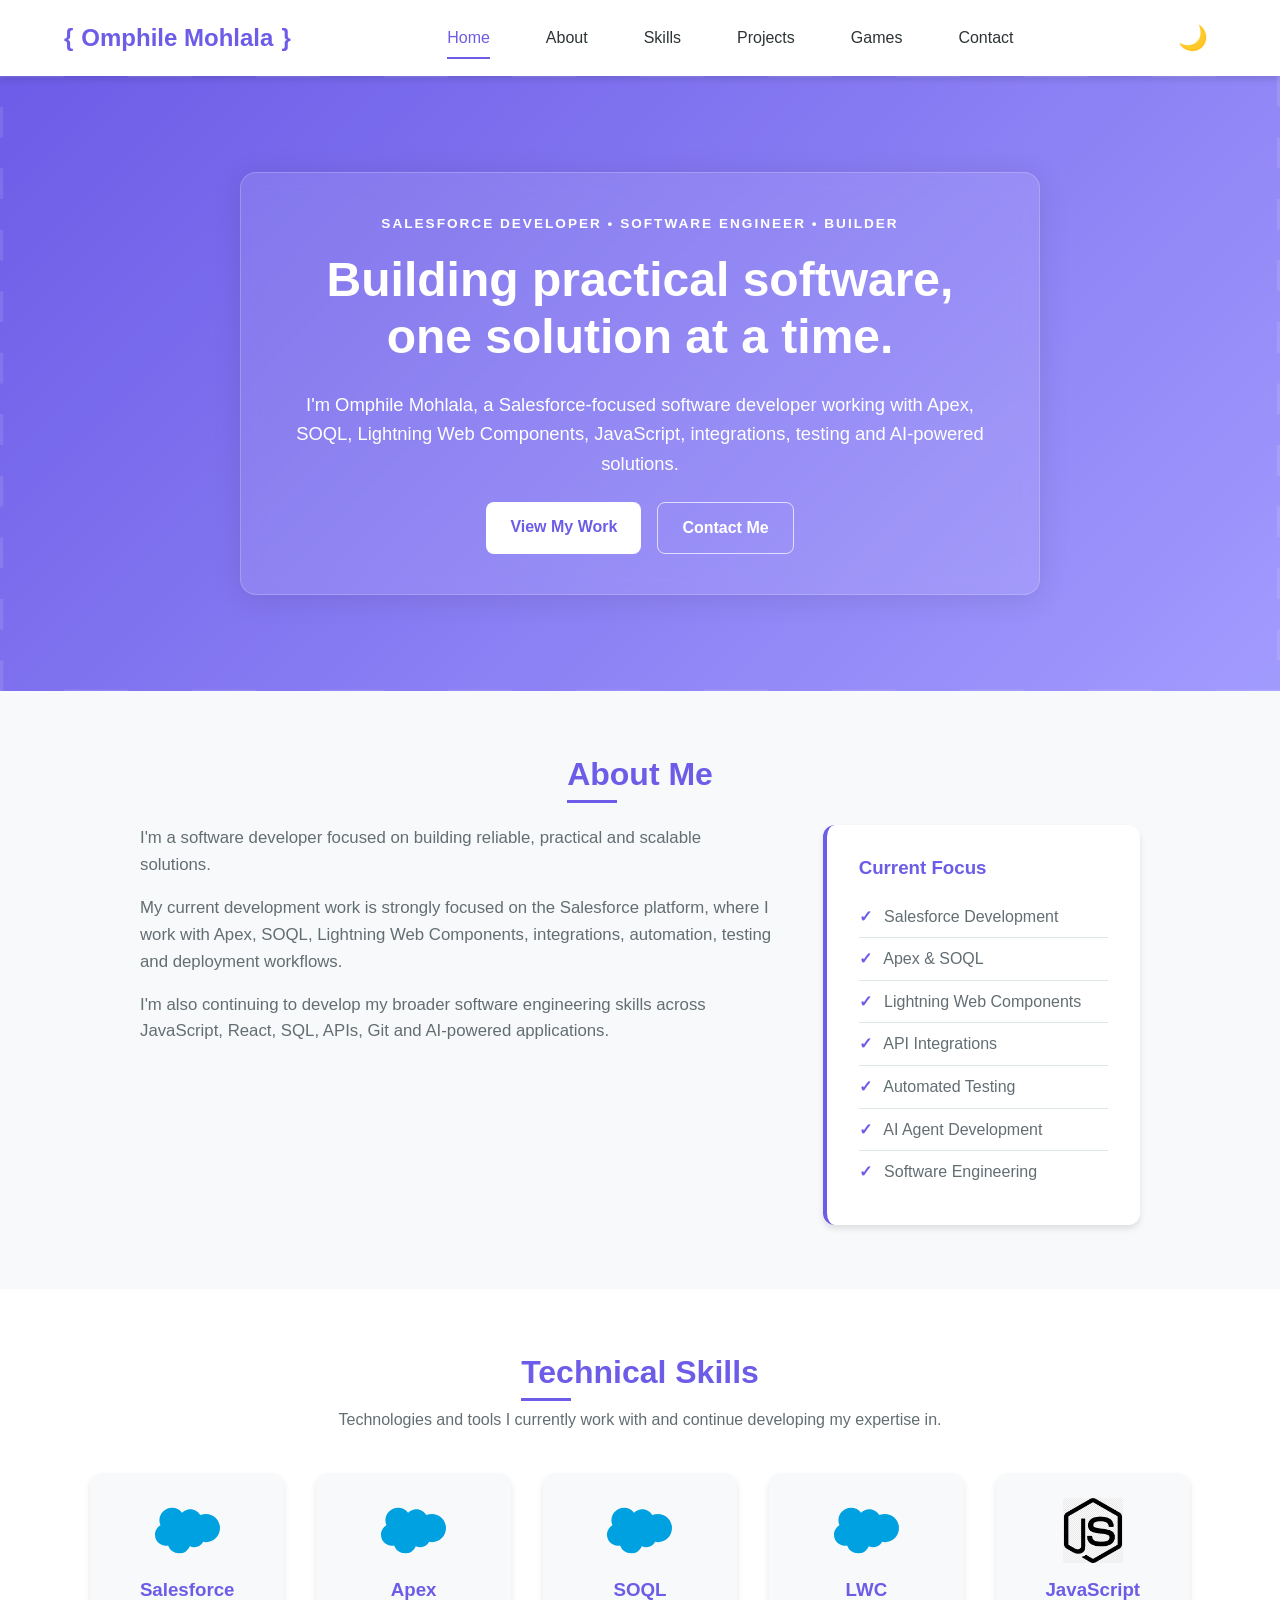
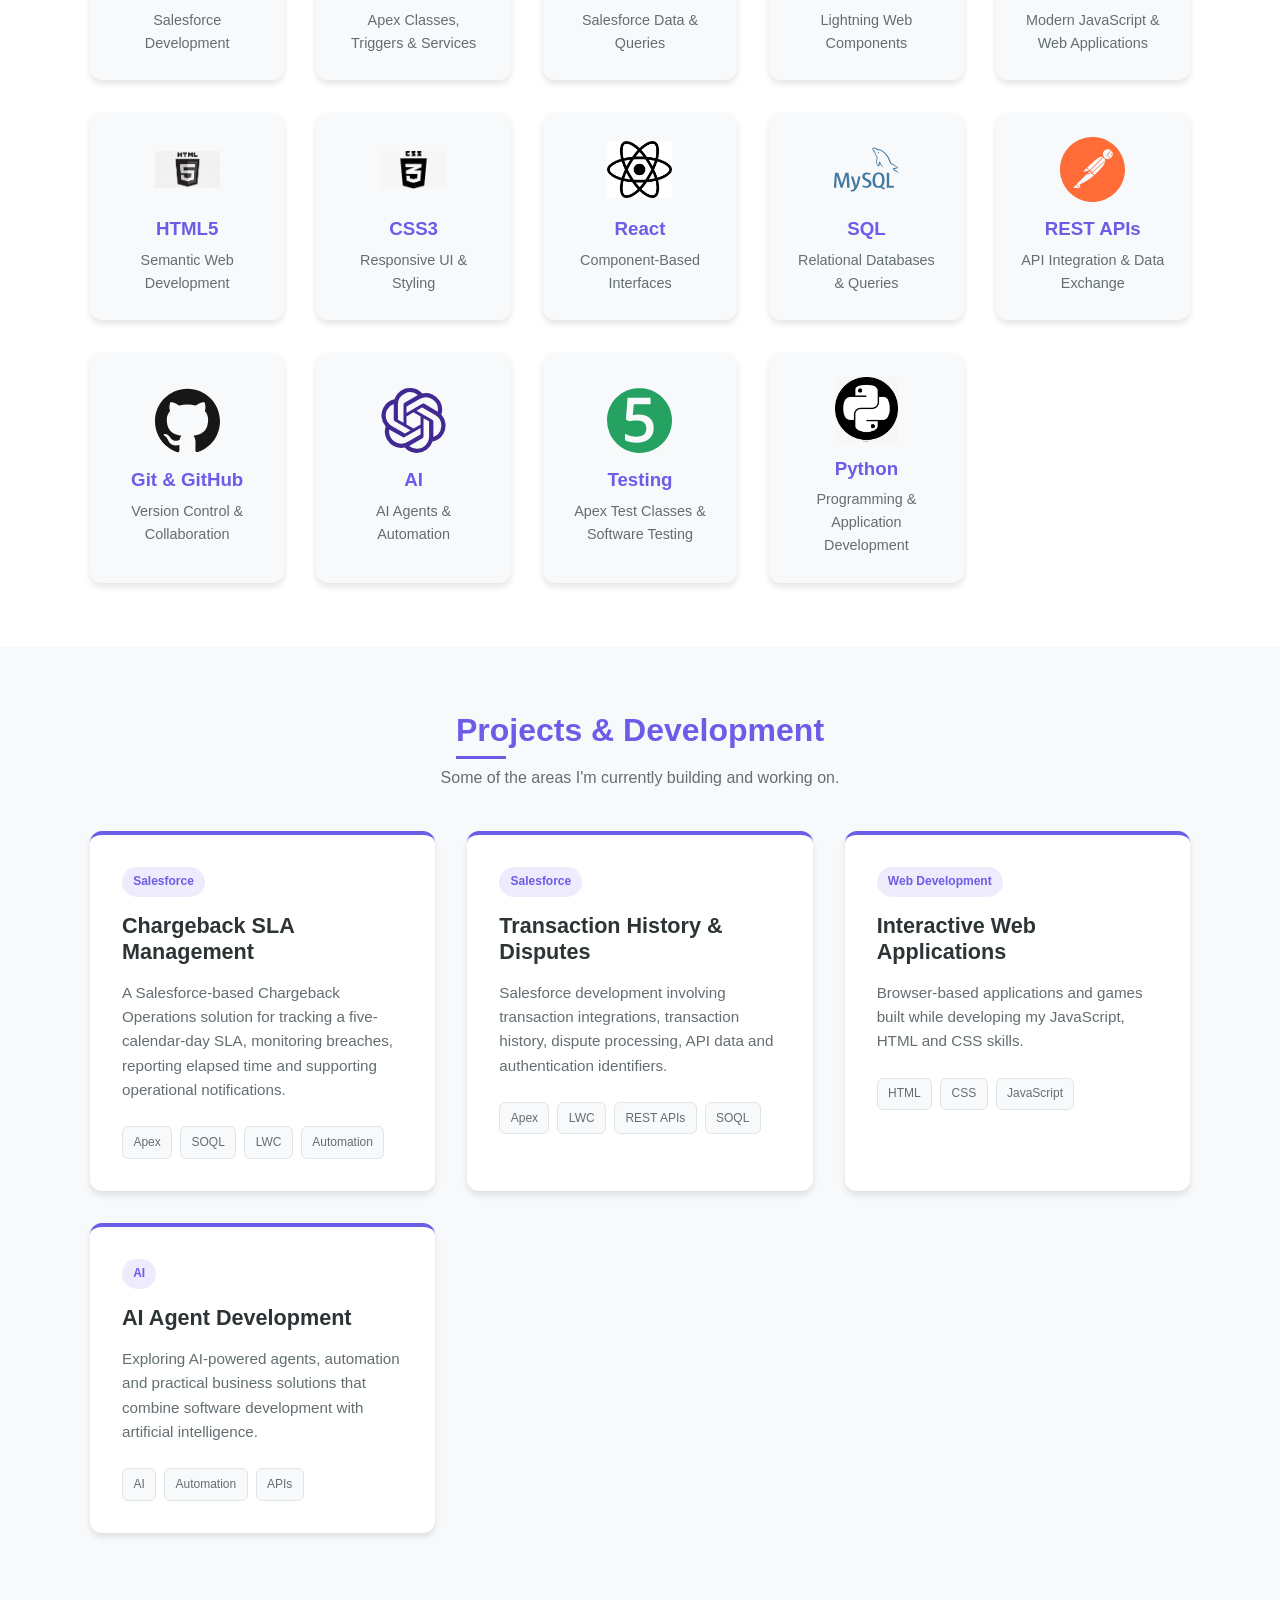
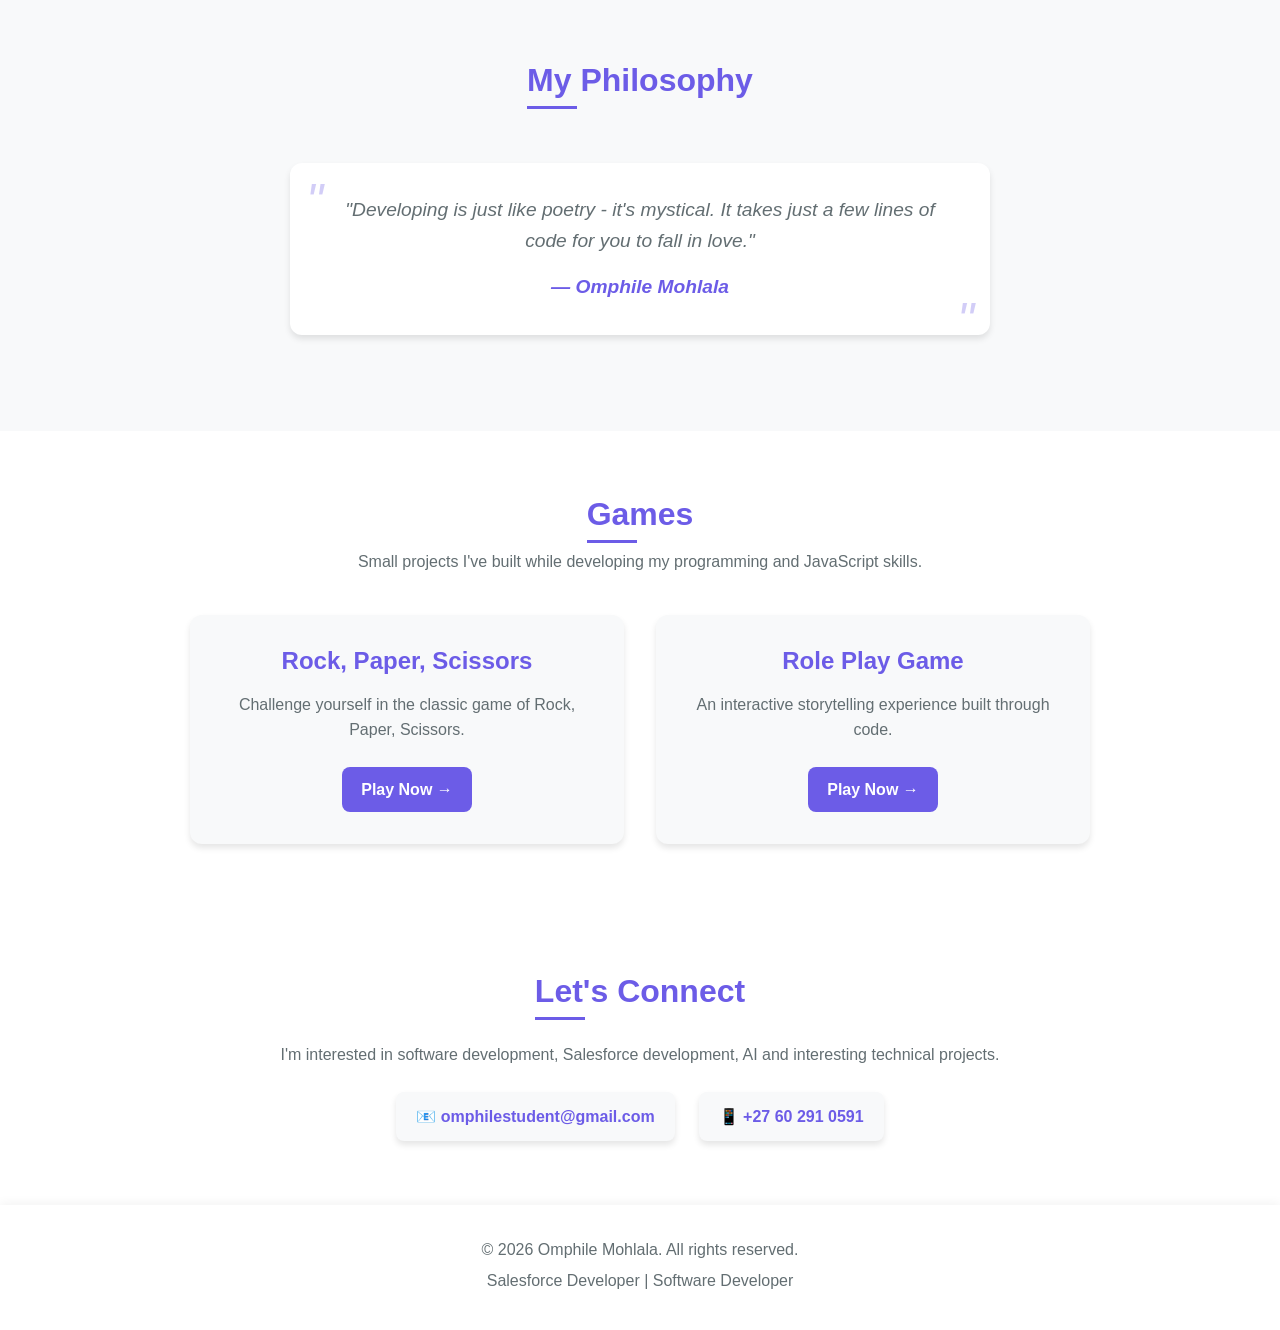
==== commit 78ef9f61: "made major changes this time" ====
--- a/index.html
+++ b/index.html
@@ -24,12 +24,12 @@
     <link
             rel="icon"
             type="image/x-icon"
-            href="omphile.JPG"
+            href="assets/images/omphile.JPG"
     >
 
     <link
             rel="stylesheet"
-            href="style.css"
+            href="css/style.css"
     >
 
     <title>
@@ -310,7 +310,7 @@
             <div class="skill">
 
                 <img
-                        src="https://cdn.simpleicons.org/salesforce/00A1E0"
+                        src="assets/icons/salesforce.svg"
                         alt="Salesforce logo"
                         class="skill-logo"
                 >
@@ -332,7 +332,7 @@
             <div class="skill">
 
                 <img
-                        src="https://cdn.simpleicons.org/salesforce/00A1E0"
+                        src="assets/icons/salesforce.svg"
                         alt="Salesforce logo representing Apex"
                         class="skill-logo"
                 >
@@ -354,7 +354,7 @@
             <div class="skill">
 
                 <img
-                        src="https://cdn.simpleicons.org/salesforce/00A1E0"
+                        src="assets/icons/salesforce.svg"
                         alt="Salesforce logo representing SOQL"
                         class="skill-logo"
                 >
@@ -376,7 +376,7 @@
             <div class="skill">
 
                 <img
-                        src="https://cdn.simpleicons.org/salesforce/00A1E0"
+                        src="assets/icons/salesforce.svg"
                         alt="Salesforce logo representing Lightning Web Components"
                         class="skill-logo"
                 >
@@ -398,7 +398,7 @@
             <div class="skill">
 
                 <img
-                        src="https://cdn.simpleicons.org/javascript/F7DF1E"
+                        src="assets/images/skills/javascript.png"
                         alt="JavaScript logo"
                         class="skill-logo"
                 >
@@ -420,7 +420,7 @@
             <div class="skill">
 
                 <img
-                        src="https://cdn.simpleicons.org/html5/E34F26"
+                        src="assets/images/skills/html.png"
                         alt="HTML5 logo"
                         class="skill-logo"
                 >
@@ -442,7 +442,7 @@
             <div class="skill">
 
                 <img
-                        src="https://cdn.simpleicons.org/css/1572B6"
+                        src="assets/images/skills/css.png"
                         alt="CSS3 logo"
                         class="skill-logo"
                 >
@@ -464,7 +464,7 @@
             <div class="skill">
 
                 <img
-                        src="https://cdn.simpleicons.org/react/61DAFB"
+                        src="assets/images/skills/react.png"
                         alt="React logo"
                         class="skill-logo"
                 >
@@ -486,7 +486,7 @@
             <div class="skill">
 
                 <img
-                        src="https://cdn.simpleicons.org/mysql/4479A1"
+                        src="assets/icons/mysql.svg"
                         alt="SQL database logo"
                         class="skill-logo"
                 >
@@ -508,7 +508,7 @@
             <div class="skill">
 
                 <img
-                        src="https://cdn.simpleicons.org/postman/FF6C37"
+                        src="assets/icons/postman.svg"
                         alt="Postman REST API logo"
                         class="skill-logo"
                 >
@@ -530,9 +530,9 @@
             <div class="skill">
 
                 <img
-                        src="https://cdn.simpleicons.org/github/181717"
+                        src="assets/icons/github.svg"
                         alt="GitHub logo"
-                        class="skill-logo"
+                        class="skill-logo skill-logo--mono"
                 >
 
                 <h3>
@@ -552,9 +552,9 @@
             <div class="skill">
 
                 <img
-                        src="https://cdn.simpleicons.org/openai/000000"
+                        src="assets/icons/openai.svg"
                         alt="OpenAI logo"
-                        class="skill-logo"
+                        class="skill-logo skill-logo--mono"
                 >
 
                 <h3>
@@ -574,7 +574,7 @@
             <div class="skill">
 
                 <img
-                        src="https://cdn.simpleicons.org/junit/25A162"
+                        src="assets/icons/junit.svg"
                         alt="JUnit testing logo"
                         class="skill-logo"
                 >
@@ -596,7 +596,7 @@
             <div class="skill">
 
                 <img
-                        src="https://cdn.simpleicons.org/python/3776AB"
+                        src="assets/images/skills/python.png"
                         alt="Python logo"
                         class="skill-logo"
                 >
@@ -886,7 +886,7 @@
 
 
                 <a
-                        href="game.html"
+                        href="pages/game.html"
                         class="game-link"
                 >
                     Play Now →
@@ -912,7 +912,7 @@
 
 
                 <a
-                        href="Role-play.html"
+                        href="pages/role-play.html"
                         class="game-link"
                 >
                     Play Now →
@@ -993,119 +993,7 @@
 
 
 
-<script src="script.js"></script>
-
-
-<script>
-
-
-    // Current year
-
-    document.getElementById('year').textContent =
-        new Date().getFullYear();
-
-
-
-    // Mobile navigation
-
-    const navbarToggle =
-        document.querySelector('.navbar-toggle');
-
-
-    const navbarLinks =
-        document.querySelector('.navbar-links');
-
-
-    navbarToggle.addEventListener(
-        'click',
-        function () {
-
-            navbarLinks.classList.toggle('active');
-
-        }
-    );
-
-
-
-    // Navigation active state
-
-    const navLinks =
-        document.querySelectorAll('.nav-link');
-
-
-    navLinks.forEach(
-        function (link) {
-
-            link.addEventListener(
-                'click',
-                function () {
-
-                    navLinks.forEach(
-                        function (navLink) {
-
-                            navLink.classList.remove(
-                                'active'
-                            );
-
-                        }
-                    );
-
-
-                    this.classList.add(
-                        'active'
-                    );
-
-
-                    navbarLinks.classList.remove(
-                        'active'
-                    );
-
-                }
-            );
-
-        }
-    );
-
-
-
-    // Dark mode
-
-    const themeToggle =
-        document.getElementById('theme-toggle');
-
-
-    const toggleIcon =
-        document.querySelector('.toggle-icon');
-
-
-    themeToggle.addEventListener(
-        'click',
-        function () {
-
-            document.body.classList.toggle(
-                'dark-mode'
-            );
-
-
-            if (
-                document.body.classList.contains(
-                    'dark-mode'
-                )
-            ) {
-
-                toggleIcon.textContent = '☀️';
-
-            } else {
-
-                toggleIcon.textContent = '🌙';
-
-            }
-
-        }
-    );
-
-
-</script>
+<script src="js/main.js"></script>
 
 
 </body>
--- a/css/style.css
+++ b/css/style.css
@@ -0,0 +1,979 @@
+
+:root {
+  /* Color Palette */
+  --bg-primary: #f8f9fa;
+  --bg-secondary: #ffffff;
+  --text-primary: #2d3436;
+  --text-secondary: #636e72;
+  --accent-color: #6c5ce7;
+  --accent-light: #a29bfe;
+  --border-color: #dfe6e9;
+  --hover-color: #f1f1f1;
+  --shadow: 0 4px 6px rgba(0, 0, 0, 0.1);
+  --transition: all 0.3s cubic-bezier(0.25, 0.8, 0.25, 1);
+
+  /* Typography */
+  --font-main: 'Segoe UI', Tahoma, Geneva, Verdana, sans-serif;
+  --font-heading: 'Montserrat', sans-serif;
+}
+
+/* Dark theme */
+[data-theme="dark"] {
+  --bg-primary: #121212;
+  --bg-secondary: #1e1e1e;
+  --text-primary: #f5f6fa;
+  --text-secondary: #dcdde1;
+  --accent-color: #9c88ff;
+  --accent-light: #8c7ae6;
+  --border-color: #353b48;
+  --hover-color: #2f3640;
+  --shadow: 0 4px 6px rgba(0, 0, 0, 0.3);
+}
+
+* {
+  box-sizing: border-box;
+  margin: 0;
+  padding: 0;
+}
+
+html {
+  scroll-behavior: smooth;
+}
+
+body {
+  font-family: var(--font-main);
+  background-color: var(--bg-primary);
+  color: var(--text-primary);
+  transition: var(--transition);
+  line-height: 1.6;
+  margin: 0;
+  min-height: 100vh;
+  display: flex;
+  flex-direction: column;
+}
+
+/* Typography */
+
+h1,
+h2,
+h3,
+h4 {
+  font-family: var(--font-heading);
+  font-weight: 600;
+  line-height: 1.2;
+  margin-bottom: 1rem;
+}
+
+h1 {
+  font-size: 2.5rem;
+}
+
+h2 {
+  font-size: 2rem;
+  color: var(--accent-color);
+  position: relative;
+  display: inline-block;
+  margin-bottom: 2rem;
+}
+
+h2::after {
+  content: '';
+  position: absolute;
+  bottom: -10px;
+  left: 0;
+  width: 50px;
+  height: 3px;
+  background: var(--accent-color);
+}
+
+p {
+  margin-bottom: 1rem;
+  color: var(--text-secondary);
+}
+
+a {
+  text-decoration: none;
+  color: var(--accent-color);
+  transition: var(--transition);
+}
+
+/* Layout */
+
+.container {
+  width: 100%;
+  max-width: 1200px;
+  margin: 0 auto;
+  padding: 0 1.5rem;
+}
+
+section {
+  padding: 4rem 1.5rem;
+  scroll-margin-top: 90px;
+}
+
+/* Header & Navigation */
+
+header {
+  background-color: var(--bg-secondary);
+  box-shadow: var(--shadow);
+  position: sticky;
+  top: 0;
+  z-index: 100;
+}
+
+.navbar {
+  width: 100%;
+  max-width: 1200px;
+  margin: 0 auto;
+  display: flex;
+  justify-content: space-between;
+  align-items: center;
+  padding: 1rem 1.5rem;
+}
+
+.navbar-brand {
+  font-size: 1.5rem;
+  font-weight: 700;
+  color: var(--accent-color);
+  display: flex;
+  align-items: center;
+  gap: 0.5rem;
+}
+
+.navbar-brand::before {
+  content: "{";
+  color: var(--accent-color);
+}
+
+.navbar-brand::after {
+  content: "}";
+  color: var(--accent-color);
+}
+
+.navbar-links {
+  display: flex;
+  gap: 1.5rem;
+  list-style: none;
+}
+
+.nav-link {
+  color: var(--text-primary);
+  padding: 0.5rem 1rem;
+  border-radius: 4px;
+  transition: var(--transition);
+  font-weight: 500;
+  position: relative;
+}
+
+.nav-link:hover {
+  color: var(--accent-color);
+}
+
+.nav-link.active {
+  color: var(--accent-color);
+}
+
+.nav-link.active::after {
+  content: '';
+  position: absolute;
+  bottom: -5px;
+  left: 1rem;
+  width: calc(100% - 2rem);
+  height: 2px;
+  background: var(--accent-color);
+}
+
+/* Navbar controls */
+
+.navbar-controls {
+  display: flex;
+  align-items: center;
+  gap: 1rem;
+}
+
+.navbar-toggle {
+  display: none;
+  background: none;
+  border: none;
+  font-size: 1.5rem;
+  color: var(--text-primary);
+  cursor: pointer;
+}
+
+/* Theme Toggle */
+
+#theme-toggle {
+  background: none;
+  border: none;
+  font-size: 1.5rem;
+  cursor: pointer;
+  color: var(--text-primary);
+  transition: var(--transition);
+  padding: 0.5rem;
+  border-radius: 50%;
+}
+
+#theme-toggle:hover {
+  background: var(--hover-color);
+}
+
+/* Hero Section */
+
+.hero {
+  background: linear-gradient(
+          135deg,
+          var(--accent-color) 0%,
+          var(--accent-light) 100%
+  );
+
+  color: white;
+  padding: 6rem 1.5rem;
+  text-align: center;
+  position: relative;
+  overflow: hidden;
+}
+
+.hero::before {
+  content: '';
+  position: absolute;
+  top: 0;
+  left: 0;
+  width: 100%;
+  height: 100%;
+
+  background: url('data:image/svg+xml;utf8,<svg xmlns="http://www.w3.org/2000/svg" viewBox="0 0 100 100" preserveAspectRatio="none"><path d="M0,0 L100,0 L100,100 L0,100 Z" fill="none" stroke="white" stroke-width="0.5" stroke-dasharray="5,5" /></svg>');
+
+  opacity: 0.1;
+}
+
+.hero-content {
+  position: relative;
+  z-index: 1;
+}
+
+.glass {
+  background: rgba(255, 255, 255, 0.1);
+  backdrop-filter: blur(10px);
+  -webkit-backdrop-filter: blur(10px);
+
+  border-radius: 16px;
+
+  border: 1px solid rgba(255, 255, 255, 0.2);
+
+  padding: 2.5rem;
+
+  max-width: 800px;
+
+  margin: 0 auto;
+
+  box-shadow: 0 4px 30px rgba(0, 0, 0, 0.1);
+
+  transform: translateY(20px);
+
+  opacity: 0;
+
+  animation: fadeInUp 0.8s ease forwards;
+}
+
+.glass p {
+  color: white;
+}
+
+.eyebrow {
+  color: white !important;
+  font-size: 0.85rem;
+  font-weight: 700;
+  letter-spacing: 2px;
+  margin-bottom: 1rem;
+}
+
+.hero h1 {
+  color: white;
+  font-size: 3rem;
+  margin-bottom: 1.5rem;
+}
+
+.hero-description {
+  color: white !important;
+  font-size: 1.15rem;
+  max-width: 700px;
+  margin: 0 auto 1.5rem;
+}
+
+/* Hero Buttons */
+
+.hero-buttons {
+  display: flex;
+  justify-content: center;
+  gap: 1rem;
+  margin-top: 1.5rem;
+  flex-wrap: wrap;
+}
+
+.primary-button,
+.secondary-button {
+  display: inline-block;
+  padding: 0.75rem 1.5rem;
+  border-radius: 8px;
+  font-weight: 600;
+  transition: var(--transition);
+}
+
+.primary-button {
+  background: white;
+  color: var(--accent-color);
+}
+
+.primary-button:hover {
+  transform: translateY(-3px);
+  box-shadow: var(--shadow);
+}
+
+.secondary-button {
+  border: 1px solid rgba(255, 255, 255, 0.7);
+  color: white;
+}
+
+.secondary-button:hover {
+  background: rgba(255, 255, 255, 0.15);
+  color: white;
+}
+
+/* Section Intro */
+
+.section-intro {
+  max-width: 700px;
+  margin: -1rem auto 2.5rem;
+  text-align: center;
+}
+
+/* Skills Section */
+
+.skills-section {
+  text-align: center;
+  background-color: var(--bg-secondary);
+}
+
+.skills-grid {
+  display: grid;
+
+  grid-template-columns:
+    repeat(auto-fit, minmax(170px, 1fr));
+
+  gap: 2rem;
+
+  max-width: 1100px;
+
+  margin: 0 auto;
+}
+
+.skill {
+  display: flex;
+  flex-direction: column;
+  align-items: center;
+  justify-content: center;
+
+  padding: 1.5rem;
+
+  min-height: 190px;
+
+  border-radius: 12px;
+
+  transition: var(--transition);
+
+  background: var(--bg-primary);
+
+  box-shadow: var(--shadow);
+
+  border: 1px solid transparent;
+}
+
+.skill:hover {
+  transform: translateY(-7px);
+
+  box-shadow: 0 10px 25px rgba(0, 0, 0, 0.12);
+
+  border-color: var(--accent-light);
+}
+
+.skill h3 {
+  color: var(--accent-color);
+  margin-bottom: 0.5rem;
+}
+
+.skill p {
+  font-size: 0.9rem;
+  margin-bottom: 0;
+}
+
+.skill-logo {
+  width: 65px;
+  height: 65px;
+
+  object-fit: contain;
+
+  margin-bottom: 1rem;
+
+  transition: var(--transition);
+}
+
+.skill:hover .skill-logo {
+  transform: scale(1.08);
+}
+
+/* Near-black logos (GitHub, OpenAI) are inverted so they show on dark backgrounds */
+[data-theme="dark"] .skill-logo--mono {
+  filter: invert(1);
+}
+
+.skill-icon {
+  width: 65px;
+  height: 65px;
+
+  display: flex;
+  align-items: center;
+  justify-content: center;
+
+  font-size: 2.2rem;
+
+  margin-bottom: 1rem;
+
+  background: rgba(108, 92, 231, 0.1);
+
+  border-radius: 14px;
+}
+
+/* About Section */
+
+.about-section {
+  text-align: center;
+}
+
+.about-content {
+  max-width: 1000px;
+  margin: 0 auto;
+
+  display: grid;
+
+  grid-template-columns: 2fr 1fr;
+
+  gap: 3rem;
+
+  text-align: left;
+
+  align-items: start;
+}
+
+.about-content p {
+  font-size: 1.05rem;
+}
+
+.developer-focus {
+  background: var(--bg-secondary);
+
+  padding: 2rem;
+
+  border-radius: 12px;
+
+  box-shadow: var(--shadow);
+
+  border-left: 4px solid var(--accent-color);
+}
+
+.developer-focus h3 {
+  color: var(--accent-color);
+}
+
+.developer-focus ul {
+  list-style: none;
+}
+
+.developer-focus li {
+  padding: 0.5rem 0;
+
+  color: var(--text-secondary);
+
+  border-bottom: 1px solid var(--border-color);
+}
+
+.developer-focus li:last-child {
+  border-bottom: none;
+}
+
+.developer-focus li::before {
+  content: "✓";
+  color: var(--accent-color);
+  font-weight: bold;
+  margin-right: 0.5rem;
+}
+
+/* Philosophy */
+
+.philosophy-section {
+  text-align: center;
+}
+
+blockquote {
+  font-style: italic;
+
+  font-size: 1.2rem;
+
+  max-width: 700px;
+
+  margin: 2rem auto;
+
+  padding: 2rem;
+
+  position: relative;
+
+  color: var(--text-primary);
+
+  background: var(--bg-secondary);
+
+  border-radius: 12px;
+
+  box-shadow: var(--shadow);
+}
+
+blockquote::before,
+blockquote::after {
+  content: '"';
+
+  font-size: 3rem;
+
+  color: var(--accent-color);
+
+  opacity: 0.3;
+
+  position: absolute;
+}
+
+blockquote::before {
+  top: 0;
+  left: 1rem;
+}
+
+blockquote::after {
+  bottom: -1.5rem;
+  right: 1rem;
+}
+
+blockquote footer {
+  margin-top: 1rem;
+
+  padding: 0;
+
+  background: none;
+
+  box-shadow: none;
+
+  font-weight: 600;
+
+  color: var(--accent-color);
+}
+
+/* Projects */
+
+.projects-section {
+  background-color: var(--bg-primary);
+  text-align: center;
+}
+
+.projects-grid {
+  display: grid;
+
+  grid-template-columns:
+    repeat(auto-fit, minmax(280px, 1fr));
+
+  gap: 2rem;
+
+  max-width: 1100px;
+
+  margin: 0 auto;
+}
+
+.project-card {
+  background: var(--bg-secondary);
+
+  padding: 2rem;
+
+  border-radius: 12px;
+
+  box-shadow: var(--shadow);
+
+  text-align: left;
+
+  transition: var(--transition);
+
+  border-top: 4px solid var(--accent-color);
+}
+
+.project-card:hover {
+  transform: translateY(-7px);
+
+  box-shadow:
+          0 12px 25px rgba(0, 0, 0, 0.12);
+}
+
+.project-tag {
+  display: inline-block;
+
+  background: rgba(108, 92, 231, 0.12);
+
+  color: var(--accent-color);
+
+  padding: 0.35rem 0.7rem;
+
+  border-radius: 20px;
+
+  font-size: 0.75rem;
+
+  font-weight: 700;
+
+  margin-bottom: 1rem;
+}
+
+.project-card h3 {
+  color: var(--text-primary);
+
+  font-size: 1.35rem;
+}
+
+.project-card p {
+  font-size: 0.95rem;
+}
+
+.project-tech {
+  display: flex;
+
+  flex-wrap: wrap;
+
+  gap: 0.5rem;
+
+  margin-top: 1.5rem;
+}
+
+.project-tech span {
+  padding: 0.35rem 0.65rem;
+
+  background: var(--bg-primary);
+
+  border: 1px solid var(--border-color);
+
+  border-radius: 6px;
+
+  font-size: 0.75rem;
+
+  color: var(--text-secondary);
+}
+
+/* Games Section */
+
+.games-section {
+  background-color: var(--bg-secondary);
+
+  padding: 4rem 1.5rem;
+
+  text-align: center;
+}
+
+.games-grid {
+  display: grid;
+
+  grid-template-columns:
+    repeat(auto-fit, minmax(250px, 1fr));
+
+  gap: 2rem;
+
+  max-width: 900px;
+
+  margin: 0 auto;
+}
+
+.game-card {
+  background: var(--bg-primary);
+
+  padding: 2rem;
+
+  border-radius: 12px;
+
+  box-shadow: var(--shadow);
+
+  transition: var(--transition);
+
+  display: flex;
+
+  flex-direction: column;
+
+  align-items: center;
+
+  justify-content: space-between;
+}
+
+.game-card:hover {
+  transform: translateY(-5px);
+
+  box-shadow:
+          0 10px 20px rgba(0, 0, 0, 0.1);
+}
+
+.game-card h3 {
+  color: var(--accent-color);
+
+  font-size: 1.5rem;
+
+  margin-bottom: 1rem;
+}
+
+.game-card p {
+  color: var(--text-secondary);
+
+  font-size: 1rem;
+
+  margin-bottom: 1.5rem;
+}
+
+.game-link {
+  display: inline-block;
+
+  padding: 0.6rem 1.2rem;
+
+  background-color: var(--accent-color);
+
+  color: #fff;
+
+  border-radius: 8px;
+
+  font-weight: bold;
+
+  transition: var(--transition);
+}
+
+.game-link:hover {
+  background-color: var(--accent-light);
+
+  color: #fff;
+
+  transform: translateY(-2px);
+}
+
+/* Contact Section */
+
+.contact-section {
+  background-color: var(--bg-secondary);
+
+  text-align: center;
+}
+
+.contact-details {
+  display: flex;
+
+  justify-content: center;
+
+  align-items: center;
+
+  gap: 1.5rem;
+
+  flex-wrap: wrap;
+
+  margin-top: 1.5rem;
+}
+
+.contact-details a {
+  padding: 0.75rem 1.25rem;
+
+  background: var(--bg-primary);
+
+  border-radius: 8px;
+
+  box-shadow: var(--shadow);
+
+  font-weight: 600;
+}
+
+.contact-details a:hover {
+  transform: translateY(-3px);
+
+  color: var(--accent-light);
+}
+
+/* Footer */
+
+.site-footer {
+  text-align: center;
+
+  padding: 2rem 1.5rem;
+
+  margin-top: auto;
+
+  background-color: var(--bg-secondary);
+
+  box-shadow:
+          0 -2px 10px rgba(0, 0, 0, 0.05);
+}
+
+.site-footer p {
+  margin-bottom: 0.3rem;
+}
+
+/* Animations */
+
+@keyframes fadeInUp {
+
+  from {
+    opacity: 0;
+    transform: translateY(20px);
+  }
+
+  to {
+    opacity: 1;
+    transform: translateY(0);
+  }
+
+}
+
+/* Tablet */
+
+@media (max-width: 768px) {
+
+  .navbar {
+    padding: 1rem;
+  }
+
+  .navbar-links {
+    display: none;
+
+    flex-direction: column;
+
+    width: 100%;
+
+    margin-top: 1rem;
+
+    gap: 0.5rem;
+  }
+
+  .navbar-links.active {
+    display: flex;
+  }
+
+  .navbar-toggle {
+    display: block;
+  }
+
+  .navbar-controls {
+    margin-left: auto;
+  }
+
+  .navbar {
+    flex-wrap: wrap;
+  }
+
+  section {
+    padding: 3rem 1rem;
+  }
+
+  h1 {
+    font-size: 2rem;
+  }
+
+  h2 {
+    font-size: 1.5rem;
+  }
+
+  .hero {
+    padding: 4rem 1rem;
+  }
+
+  .hero h1 {
+    font-size: 2.2rem;
+  }
+
+  .glass {
+    padding: 2rem 1.5rem;
+  }
+
+  .about-content {
+    grid-template-columns: 1fr;
+
+    gap: 2rem;
+  }
+
+  .skills-grid {
+    grid-template-columns:
+      repeat(2, 1fr);
+
+    gap: 1rem;
+  }
+
+  .projects-grid {
+    grid-template-columns: 1fr;
+  }
+
+}
+
+/* Mobile */
+
+@media (max-width: 480px) {
+
+  .navbar-brand {
+    font-size: 1.2rem;
+  }
+
+  .hero h1 {
+    font-size: 1.8rem;
+  }
+
+  .hero-description {
+    font-size: 1rem;
+  }
+
+  .hero-buttons {
+    flex-direction: column;
+  }
+
+  .primary-button,
+  .secondary-button {
+    width: 100%;
+  }
+
+  .skills-grid {
+    grid-template-columns: 1fr 1fr;
+  }
+
+  .skill {
+    min-height: 170px;
+
+    padding: 1rem;
+  }
+
+  .skill-logo,
+  .skill-icon {
+    width: 55px;
+    height: 55px;
+  }
+
+  .skill h3 {
+    font-size: 1rem;
+  }
+
+  .skill p {
+    font-size: 0.8rem;
+  }
+
+  .glass {
+    padding: 1.5rem;
+  }
+
+  .glass p {
+    font-size: 1rem;
+  }
+
+  .contact-details {
+    flex-direction: column;
+  }
+
+  .contact-details a {
+    width: 100%;
+  }
+
+}
